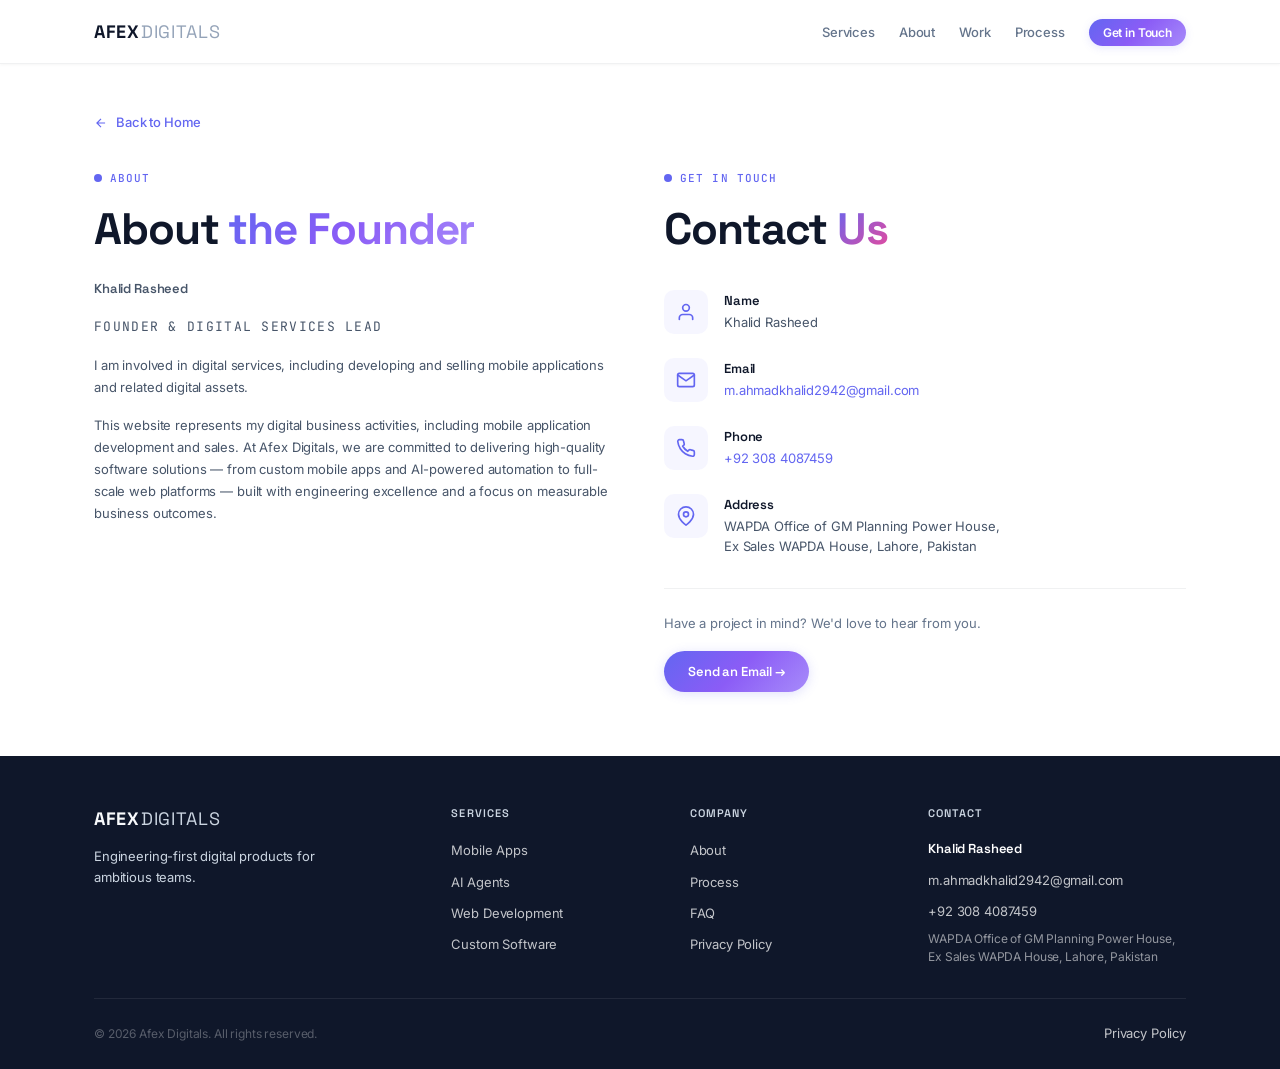
==== contact.html @ 4230ebea "contact details updated" ====
<!DOCTYPE html>
<html lang="en">
<head>
  <meta charset="UTF-8">
  <meta name="viewport" content="width=device-width, initial-scale=1.0">
  <title>About & Contact — Afex Digitals</title>
  <meta name="description" content="Get in touch with Afex Digitals. Contact Khalid Rasheed for mobile app development, AI agents, and digital services.">
  <link rel="canonical" href="https://afexdigitals.com/contact.html">
  <link rel="preconnect" href="https://fonts.googleapis.com">
  <link rel="preconnect" href="https://fonts.gstatic.com" crossorigin>
  <link href="https://fonts.googleapis.com/css2?family=Space+Grotesk:wght@400;500;600;700&family=Inter:wght@400;500;600&family=JetBrains+Mono:wght@400&display=swap" rel="stylesheet">
  <link rel="stylesheet" href="css/reset.css">
  <link rel="stylesheet" href="css/variables.css">
  <link rel="stylesheet" href="css/base.css">
  <link rel="stylesheet" href="css/components.css">
  <link rel="stylesheet" href="css/animations.css">
  <link rel="stylesheet" href="css/responsive.css">
  <style>
    .contact-page {
      padding: calc(var(--nav-height) + var(--space-12)) 0 var(--space-16);
    }
    .contact-page__back {
      display: inline-flex; align-items: center; gap: var(--space-2);
      font-size: var(--text-small); color: var(--accent-primary); font-weight: 500;
      margin-bottom: var(--space-8); transition: gap var(--duration-fast); text-decoration: none;
    }
    .contact-page__back:hover { gap: var(--space-3); }

    .contact-page__grid {
      display: grid;
      grid-template-columns: 1fr 1fr;
      gap: var(--space-12);
      align-items: start;
    }

    /* About Me section */
    .about-me { }
    .about-me__label {
      font-family: var(--font-mono); font-size: var(--text-label);
      text-transform: uppercase; letter-spacing: var(--tracking-wide);
      color: var(--accent-primary); font-weight: 500;
      display: inline-flex; align-items: center; gap: var(--space-2);
    }
    .about-me__label::before {
      content: ''; width: 8px; height: 8px; border-radius: 50%;
      background: var(--accent-primary); display: inline-block;
    }
    .about-me h2 {
      font-size: var(--text-display); font-weight: 700;
      letter-spacing: var(--tracking-tight); margin-top: var(--space-3); margin-bottom: var(--space-5);
      line-height: var(--leading-snug);
    }
    .about-me__name {
      font-family: var(--font-display); font-size: var(--text-h3);
      font-weight: 600; color: var(--text-primary); margin-bottom: var(--space-2);
    }
    .about-me__role {
      font-family: var(--font-mono); font-size: var(--text-label);
      color: var(--accent-primary); text-transform: uppercase;
      letter-spacing: var(--tracking-wide); margin-bottom: var(--space-5);
    }
    .about-me p {
      font-size: var(--text-small); line-height: 1.7; color: var(--text-secondary);
      margin-bottom: var(--space-4);
    }

    /* Contact section */
    .contact-info { }
    .contact-info__label {
      font-family: var(--font-mono); font-size: var(--text-label);
      text-transform: uppercase; letter-spacing: var(--tracking-wide);
      color: var(--accent-primary); font-weight: 500;
      display: inline-flex; align-items: center; gap: var(--space-2);
    }
    .contact-info__label::before {
      content: ''; width: 8px; height: 8px; border-radius: 50%;
      background: var(--accent-primary); display: inline-block;
    }
    .contact-info h2 {
      font-size: var(--text-display); font-weight: 700;
      letter-spacing: var(--tracking-tight); margin-top: var(--space-3); margin-bottom: var(--space-8);
      line-height: var(--leading-snug);
    }

    .contact-info__items {
      display: flex; flex-direction: column; gap: var(--space-6);
    }
    .contact-info__item {
      display: flex; gap: var(--space-4); align-items: flex-start;
    }
    .contact-info__icon {
      width: 44px; height: 44px; flex-shrink: 0;
      display: flex; align-items: center; justify-content: center;
      border-radius: var(--radius-md);
      background: rgba(99,102,241,0.06); color: var(--accent-primary);
    }
    .contact-info__item-label {
      font-family: var(--font-display); font-size: var(--text-small);
      font-weight: 600; color: var(--text-primary); margin-bottom: 2px;
    }
    .contact-info__item-value {
      font-size: var(--text-small); color: var(--text-secondary); line-height: 1.5;
    }
    .contact-info__item-value a {
      color: var(--accent-primary); text-decoration: none;
      transition: color var(--duration-fast);
    }
    .contact-info__item-value a:hover { color: var(--accent-secondary); }

    .contact-info__cta {
      margin-top: var(--space-8);
      padding-top: var(--space-6);
      border-top: 1px solid var(--border-subtle);
    }
    .contact-info__cta p {
      font-size: var(--text-small); color: var(--text-tertiary); margin-bottom: var(--space-4);
    }

    @media (max-width: 767px) {
      .contact-page__grid { grid-template-columns: 1fr; gap: var(--space-8); }
    }
  </style>
</head>
<body>
  <a href="#main-content" class="skip-link">Skip to main content</a>

  <header class="nav nav--scrolled" id="nav">
    <div class="nav__container container">
      <a href="index.html" class="nav__logo" aria-label="Afex Digitals Home">
        <span class="nav__logo-bold">AFEX</span><span class="nav__logo-light">DIGITALS</span>
      </a>
      <nav class="nav__menu" aria-label="Main navigation">
        <ul class="nav__list">
          <li><a href="index.html#services" class="nav__link">Services</a></li>
          <li><a href="index.html#about" class="nav__link">About</a></li>
          <li><a href="index.html#work" class="nav__link">Work</a></li>
          <li><a href="index.html#process" class="nav__link">Process</a></li>
          <li><a href="mailto:m.ahmadkhalid2942@gmail.com" class="nav__link nav__link--cta">Get in Touch</a></li>
        </ul>
      </nav>
      <button class="nav__toggle" id="nav-toggle" aria-label="Toggle menu" aria-expanded="false">
        <span class="nav__toggle-bar"></span>
        <span class="nav__toggle-bar"></span>
        <span class="nav__toggle-bar"></span>
      </button>
    </div>
  </header>

  <div class="mobile-menu" id="mobile-menu" aria-hidden="true">
    <nav class="mobile-menu__nav" aria-label="Mobile navigation">
      <ul class="mobile-menu__list">
        <li class="mobile-menu__item"><a href="index.html#services" class="mobile-menu__link">Services</a></li>
        <li class="mobile-menu__item"><a href="index.html#about" class="mobile-menu__link">About</a></li>
        <li class="mobile-menu__item"><a href="index.html#work" class="mobile-menu__link">Work</a></li>
        <li class="mobile-menu__item"><a href="index.html#process" class="mobile-menu__link">Process</a></li>
        <li class="mobile-menu__item"><a href="mailto:m.ahmadkhalid2942@gmail.com" class="mobile-menu__link">Contact</a></li>
      </ul>
    </nav>
  </div>

  <main id="main-content">
    <section class="contact-page">
      <div class="container">
        <a href="index.html" class="contact-page__back">
          <svg width="14" height="14" viewBox="0 0 24 24" fill="none" stroke="currentColor" stroke-width="2"><path d="M19 12H5M12 19l-7-7 7-7"/></svg>
          Back to Home
        </a>

        <div class="contact-page__grid">
          <!-- About Me -->
          <div class="about-me">
            <span class="about-me__label">About</span>
            <h2>About <span class="text-gradient">the Founder</span></h2>
            <p class="about-me__name">Khalid Rasheed</p>
            <p class="about-me__role">Founder & Digital Services Lead</p>
            <p>I am involved in digital services, including developing and selling mobile applications and related digital assets.</p>
            <p>This website represents my digital business activities, including mobile application development and sales. At Afex Digitals, we are committed to delivering high-quality software solutions — from custom mobile apps and AI-powered automation to full-scale web platforms — built with engineering excellence and a focus on measurable business outcomes.</p>
          </div>

          <!-- Contact Info -->
          <div class="contact-info">
            <span class="contact-info__label">Get in Touch</span>
            <h2>Contact <span class="text-gradient--warm">Us</span></h2>

            <div class="contact-info__items">
              <div class="contact-info__item">
                <div class="contact-info__icon">
                  <svg width="20" height="20" viewBox="0 0 24 24" fill="none" stroke="currentColor" stroke-width="2" stroke-linecap="round"><path d="M20 21v-2a4 4 0 00-4-4H8a4 4 0 00-4 4v2"/><circle cx="12" cy="7" r="4"/></svg>
                </div>
                <div>
                  <p class="contact-info__item-label">Name</p>
                  <p class="contact-info__item-value">Khalid Rasheed</p>
                </div>
              </div>
              <div class="contact-info__item">
                <div class="contact-info__icon">
                  <svg width="20" height="20" viewBox="0 0 24 24" fill="none" stroke="currentColor" stroke-width="2" stroke-linecap="round"><path d="M4 4h16c1.1 0 2 .9 2 2v12c0 1.1-.9 2-2 2H4c-1.1 0-2-.9-2-2V6c0-1.1.9-2 2-2z"/><polyline points="22,6 12,13 2,6"/></svg>
                </div>
                <div>
                  <p class="contact-info__item-label">Email</p>
                  <p class="contact-info__item-value"><a href="mailto:m.ahmadkhalid2942@gmail.com">m.ahmadkhalid2942@gmail.com</a></p>
                </div>
              </div>
              <div class="contact-info__item">
                <div class="contact-info__icon">
                  <svg width="20" height="20" viewBox="0 0 24 24" fill="none" stroke="currentColor" stroke-width="2" stroke-linecap="round"><path d="M22 16.92v3a2 2 0 01-2.18 2 19.79 19.79 0 01-8.63-3.07 19.5 19.5 0 01-6-6A19.79 19.79 0 012.12 4.18 2 2 0 014.11 2h3a2 2 0 012 1.72c.127.96.361 1.903.7 2.81a2 2 0 01-.45 2.11L8.09 9.91a16 16 0 006 6l1.27-1.27a2 2 0 012.11-.45c.907.339 1.85.573 2.81.7A2 2 0 0122 16.92z"/></svg>
                </div>
                <div>
                  <p class="contact-info__item-label">Phone</p>
                  <p class="contact-info__item-value"><a href="tel:+923084087459">+92 308 4087459</a></p>
                </div>
              </div>
              <div class="contact-info__item">
                <div class="contact-info__icon">
                  <svg width="20" height="20" viewBox="0 0 24 24" fill="none" stroke="currentColor" stroke-width="2" stroke-linecap="round"><path d="M21 10c0 7-9 13-9 13s-9-6-9-13a9 9 0 0118 0z"/><circle cx="12" cy="10" r="3"/></svg>
                </div>
                <div>
                  <p class="contact-info__item-label">Address</p>
                  <p class="contact-info__item-value">WAPDA Office of GM Planning Power House,<br>Ex Sales WAPDA House, Lahore, Pakistan</p>
                </div>
              </div>
            </div>

            <div class="contact-info__cta">
              <p>Have a project in mind? We'd love to hear from you.</p>
              <a href="mailto:m.ahmadkhalid2942@gmail.com" class="btn btn-primary">Send an Email &rarr;</a>
            </div>
          </div>
        </div>
      </div>
    </section>
  </main>

  <footer class="footer">
    <div class="container">
      <div class="footer__grid footer__grid--4col">
        <div class="footer__brand">
          <a href="index.html" class="nav__logo" aria-label="Afex Digitals Home">
            <span class="nav__logo-bold">AFEX</span><span class="nav__logo-light">DIGITALS</span>
          </a>
          <p class="footer__tagline">Engineering-first digital products for ambitious teams.</p>
        </div>
        <div class="footer__links">
          <h4 class="footer__heading">Services</h4>
          <ul class="footer__list">
            <li><a href="index.html#services" class="footer__link">Mobile Apps</a></li>
            <li><a href="index.html#services" class="footer__link">AI Agents</a></li>
            <li><a href="index.html#services" class="footer__link">Web Development</a></li>
            <li><a href="index.html#services" class="footer__link">Custom Software</a></li>
          </ul>
        </div>
        <div class="footer__links">
          <h4 class="footer__heading">Company</h4>
          <ul class="footer__list">
            <li><a href="index.html#about" class="footer__link">About</a></li>
            <li><a href="index.html#process" class="footer__link">Process</a></li>
            <li><a href="index.html#faq" class="footer__link">FAQ</a></li>
            <li><a href="privacy.html" class="footer__link">Privacy Policy</a></li>
          </ul>
        </div>
        <div class="footer__links">
          <h4 class="footer__heading">Contact</h4>
          <ul class="footer__list">
            <li class="footer__contact-name">Khalid Rasheed</li>
            <li><a href="mailto:m.ahmadkhalid2942@gmail.com" class="footer__link">m.ahmadkhalid2942@gmail.com</a></li>
            <li><a href="tel:+923084087459" class="footer__link">+92 308 4087459</a></li>
            <li class="footer__address">WAPDA Office of GM Planning Power House, Ex Sales WAPDA House, Lahore, Pakistan</li>
          </ul>
        </div>
      </div>
      <div class="footer__bottom">
        <p>&copy; 2026 Afex Digitals. All rights reserved.</p>
        <a href="privacy.html" class="footer__link">Privacy Policy</a>
      </div>
    </div>
  </footer>

  <script>
  (function() {
    var toggle = document.getElementById('nav-toggle');
    var mobileMenu = document.getElementById('mobile-menu');
    var isOpen = false;
    toggle.addEventListener('click', function() {
      isOpen = !isOpen;
      toggle.classList.toggle('nav__toggle--open', isOpen);
      toggle.setAttribute('aria-expanded', isOpen);
      mobileMenu.classList.toggle('mobile-menu--open', isOpen);
      mobileMenu.setAttribute('aria-hidden', !isOpen);
      document.body.style.overflow = isOpen ? 'hidden' : '';
    });
  })();
  </script>
</body>
</html>
---- css/variables.css ----
:root {
  /* Light modern theme */
  --bg-primary: #FFFFFF;
  --bg-secondary: #F8FAFC;
  --bg-tertiary: #F1F5F9;
  --bg-elevated: #E2E8F0;
  --bg-card: #FFFFFF;
  --bg-glass: rgba(255, 255, 255, 0.8);
  --bg-dark: #0F172A;
  --bg-dark-secondary: #1E293B;

  --accent-primary: #6366F1;
  --accent-secondary: #4F46E5;
  --accent-tertiary: #818CF8;
  --accent-warm: #EC4899;
  --accent-cyan: #06B6D4;
  --accent-emerald: #10B981;
  --accent-gradient: linear-gradient(135deg, #6366F1 0%, #8B5CF6 50%, #A78BFA 100%);
  --accent-gradient-warm: linear-gradient(135deg, #6366F1 0%, #EC4899 100%);
  --accent-gradient-vivid: linear-gradient(135deg, #6366F1 0%, #06B6D4 100%);
  --accent-glow: rgba(99, 102, 241, 0.25);

  --text-primary: #0F172A;
  --text-secondary: #475569;
  --text-tertiary: #64748B;
  --text-muted: #94A3B8;
  --text-on-dark: #F8FAFC;
  --text-on-dark-secondary: #CBD5E1;

  --border-subtle: rgba(15, 23, 42, 0.06);
  --border-default: rgba(15, 23, 42, 0.1);
  --border-hover: rgba(15, 23, 42, 0.15);
  --border-accent: rgba(99, 102, 241, 0.3);

  --font-display: 'Space Grotesk', system-ui, sans-serif;
  --font-body: 'Inter', system-ui, sans-serif;
  --font-mono: 'JetBrains Mono', monospace;

  --text-hero: clamp(2.75rem, 6.5vw, 5rem);
  --text-display: clamp(1.75rem, 3.5vw, 2.75rem);
  --text-h2: clamp(1.375rem, 2.5vw, 2rem);
  --text-h3: clamp(1.0625rem, 1.5vw, 1.25rem);
  --text-body: clamp(0.875rem, 1vw, 1rem);
  --text-small: 0.8125rem;
  --text-label: 0.6875rem;

  --leading-tight: 1.1;
  --leading-snug: 1.3;
  --leading-normal: 1.65;

  --tracking-tight: -0.025em;
  --tracking-normal: -0.01em;
  --tracking-wide: 0.1em;

  --space-1: 0.25rem;
  --space-2: 0.5rem;
  --space-3: 0.75rem;
  --space-4: 1rem;
  --space-5: 1.25rem;
  --space-6: 1.5rem;
  --space-8: 2rem;
  --space-10: 2.5rem;
  --space-12: 3rem;
  --space-16: 4rem;
  --space-20: 5rem;
  --space-24: 6rem;
  --space-section: clamp(3rem, 7vh, 5rem);

  --radius-sm: 6px;
  --radius-md: 10px;
  --radius-lg: 14px;
  --radius-xl: 20px;
  --radius-full: 9999px;

  --shadow-sm: 0 1px 3px rgba(0,0,0,0.04), 0 1px 2px rgba(0,0,0,0.06);
  --shadow-md: 0 4px 16px rgba(0,0,0,0.06), 0 2px 4px rgba(0,0,0,0.04);
  --shadow-lg: 0 8px 32px rgba(0,0,0,0.08), 0 4px 8px rgba(0,0,0,0.04);
  --shadow-xl: 0 20px 60px rgba(0,0,0,0.1);
  --shadow-glow: 0 0 24px var(--accent-glow), 0 0 48px rgba(99,102,241,0.08);
  --shadow-card: 0 1px 3px rgba(0,0,0,0.04), 0 0 0 1px rgba(0,0,0,0.02);

  --ease-out-expo: cubic-bezier(0.16, 1, 0.3, 1);
  --ease-out-quart: cubic-bezier(0.25, 1, 0.5, 1);
  --ease-spring: cubic-bezier(0.34, 1.56, 0.64, 1);
  --duration-fast: 150ms;
  --duration-normal: 300ms;
  --duration-slow: 600ms;
  --duration-slower: 1000ms;

  --container-max: 1140px;
  --container-wide: 1320px;
  --container-narrow: 680px;
  --nav-height: 64px;
}
---- css/base.css ----
body {
  font-family: var(--font-body);
  font-size: var(--text-body);
  line-height: var(--leading-normal);
  color: var(--text-secondary);
  background-color: var(--bg-primary);
  letter-spacing: var(--tracking-normal);
  overflow-x: hidden;
}

.container {
  width: 100%;
  max-width: var(--container-max);
  margin: 0 auto;
  padding: 0 var(--space-6);
}
.container--narrow { max-width: var(--container-narrow); }
.container--wide { max-width: var(--container-wide); }

.section {
  padding: var(--space-section) 0;
  position: relative;
}

.section__header {
  margin-bottom: var(--space-10);
}

.section__title {
  font-family: var(--font-display);
  font-size: var(--text-display);
  font-weight: 700;
  color: var(--text-primary);
  line-height: var(--leading-snug);
  letter-spacing: var(--tracking-tight);
  margin-top: var(--space-3);
}

.section__subtitle {
  color: var(--text-secondary);
  margin-top: var(--space-3);
  max-width: 520px;
  line-height: var(--leading-normal);
}

h1, h2, h3, h4 {
  font-family: var(--font-display);
  color: var(--text-primary);
}

.text-gradient {
  background: var(--accent-gradient);
  -webkit-background-clip: text;
  background-clip: text;
  -webkit-text-fill-color: transparent;
}

.text-gradient--warm {
  background: var(--accent-gradient-warm);
  -webkit-background-clip: text;
  background-clip: text;
  -webkit-text-fill-color: transparent;
}

.mono-label {
  font-family: var(--font-mono);
  font-size: var(--text-label);
  text-transform: uppercase;
  letter-spacing: var(--tracking-wide);
  color: var(--accent-primary);
  display: inline-flex;
  align-items: center;
  gap: var(--space-2);
  font-weight: 500;
}

.mono-label::before {
  content: '';
  width: 8px;
  height: 8px;
  border-radius: 50%;
  background: var(--accent-primary);
  display: inline-block;
  animation: pulse-dot 2s ease-in-out infinite;
}

@keyframes pulse-dot {
  0%, 100% { opacity: 0.4; transform: scale(1); }
  50% { opacity: 1; transform: scale(1.2); }
}

.skip-link {
  position: absolute;
  top: -100%;
  left: var(--space-4);
  background: var(--accent-primary);
  color: #fff;
  padding: var(--space-2) var(--space-4);
  border-radius: var(--radius-sm);
  z-index: 10000;
  font-size: var(--text-small);
}
.skip-link:focus { top: var(--space-4); }

::selection {
  background: rgba(99, 102, 241, 0.15);
  color: var(--text-primary);
}

::-webkit-scrollbar { width: 6px; }
::-webkit-scrollbar-track { background: var(--bg-secondary); }
::-webkit-scrollbar-thumb { background: var(--bg-elevated); border-radius: var(--radius-full); }
::-webkit-scrollbar-thumb:hover { background: var(--text-muted); }
---- css/components.css ----
/* BUTTONS */
.btn {
  display: inline-flex;
  align-items: center;
  gap: var(--space-2);
  padding: 0.625rem 1.5rem;
  border-radius: var(--radius-full);
  font-family: var(--font-display);
  font-size: var(--text-small);
  font-weight: 600;
  cursor: pointer;
  white-space: nowrap;
  transition: all var(--duration-normal) var(--ease-out-expo);
  border: none;
}
.btn-primary {
  background: var(--accent-gradient);
  color: #fff;
  box-shadow: 0 2px 12px rgba(99, 102, 241, 0.2);
}
.btn-primary:hover {
  transform: translateY(-1px);
  box-shadow: var(--shadow-glow);
}
.btn-primary--large {
  padding: 0.875rem 2rem;
  font-size: var(--text-body);
}
.btn-secondary {
  background: var(--bg-primary);
  color: var(--text-primary);
  border: 1px solid var(--border-default);
  box-shadow: var(--shadow-sm);
}
.btn-secondary:hover {
  background: var(--bg-secondary);
  border-color: var(--border-hover);
  transform: translateY(-1px);
  box-shadow: var(--shadow-md);
}

/* CARDS */
.card {
  background: var(--bg-card);
  border: 1px solid var(--border-subtle);
  border-radius: var(--radius-lg);
  padding: var(--space-6);
  position: relative;
  box-shadow: var(--shadow-card);
  transition: border-color var(--duration-normal) var(--ease-out-expo),
              transform var(--duration-normal) var(--ease-out-expo),
              box-shadow var(--duration-normal) var(--ease-out-expo);
}
.card:hover {
  border-color: var(--border-hover);
  transform: translateY(-3px);
  box-shadow: var(--shadow-lg);
}
.card__icon {
  width: 48px;
  height: 48px;
  display: flex;
  align-items: center;
  justify-content: center;
  border-radius: var(--radius-md);
  background: rgba(99, 102, 241, 0.08);
  color: var(--accent-primary);
  margin-bottom: var(--space-4);
}
.card__title {
  font-family: var(--font-display);
  font-size: var(--text-h3);
  font-weight: 600;
  color: var(--text-primary);
  margin-bottom: var(--space-2);
}
.card__description {
  color: var(--text-secondary);
  font-size: var(--text-small);
  line-height: var(--leading-normal);
  margin-bottom: var(--space-4);
}
.card__tags {
  display: flex;
  flex-wrap: wrap;
  gap: var(--space-2);
}
.card__footer {
  margin-top: var(--space-4);
  padding-top: var(--space-4);
  border-top: 1px solid var(--border-subtle);
}

/* TAGS */
.tag {
  display: inline-block;
  padding: 2px var(--space-2);
  background: rgba(99, 102, 241, 0.06);
  border: 1px solid rgba(99, 102, 241, 0.12);
  border-radius: var(--radius-full);
  font-family: var(--font-mono);
  font-size: 0.625rem;
  color: var(--accent-primary);
  letter-spacing: var(--tracking-wide);
  text-transform: uppercase;
}

/* BADGE */
.badge {
  display: inline-flex;
  align-items: center;
  gap: var(--space-2);
  padding: var(--space-1) var(--space-3);
  background: rgba(99, 102, 241, 0.06);
  border: 1px solid rgba(99, 102, 241, 0.12);
  border-radius: var(--radius-full);
  font-family: var(--font-mono);
  font-size: var(--text-label);
  color: var(--accent-primary);
}

/* NAVIGATION */
.nav {
  position: fixed;
  top: 0;
  left: 0;
  right: 0;
  z-index: 1000;
  height: var(--nav-height);
  display: flex;
  align-items: center;
  transition: all var(--duration-normal) var(--ease-out-expo);
}
.nav--scrolled {
  background: var(--bg-glass);
  backdrop-filter: blur(16px) saturate(180%);
  -webkit-backdrop-filter: blur(16px) saturate(180%);
  border-bottom: 1px solid var(--border-subtle);
  box-shadow: 0 1px 3px rgba(0,0,0,0.04);
}
.nav__container {
  display: flex;
  align-items: center;
  justify-content: space-between;
}
.nav__logo {
  font-family: var(--font-display);
  font-size: 1.125rem;
  letter-spacing: 0.04em;
  transition: opacity var(--duration-fast);
}
.nav__logo:hover { opacity: 0.7; }
.nav__logo-bold { font-weight: 700; color: var(--text-primary); transition: color var(--duration-normal); }
.nav__logo-light { font-weight: 400; color: var(--text-muted); margin-left: 1px; transition: color var(--duration-normal); }

/* On dark hero background, make logo white */
.nav:not(.nav--scrolled) .nav__logo-bold { color: #fff; }
.nav:not(.nav--scrolled) .nav__logo-light { color: rgba(255,255,255,0.6); }
.nav:not(.nav--scrolled) .nav__link { color: rgba(255,255,255,0.7); }
.nav:not(.nav--scrolled) .nav__link:hover,
.nav:not(.nav--scrolled) .nav__link--active { color: #fff; }
.nav:not(.nav--scrolled) .nav__toggle-bar { background: #fff; }
.nav__list {
  display: flex;
  align-items: center;
  gap: var(--space-6);
}
.nav__link {
  font-family: var(--font-body);
  font-size: var(--text-small);
  color: var(--text-tertiary);
  position: relative;
  transition: color var(--duration-fast);
  font-weight: 500;
}
.nav__link::after {
  content: '';
  position: absolute;
  bottom: -3px;
  left: 0;
  width: 100%;
  height: 1.5px;
  background: var(--accent-primary);
  transform: scaleX(0);
  transform-origin: left;
  transition: transform var(--duration-normal) var(--ease-out-expo);
}
.nav__link:hover, .nav__link--active { color: var(--text-primary); }
.nav__link:hover::after, .nav__link--active::after { transform: scaleX(1); }
.nav__link--cta {
  background: var(--accent-gradient);
  padding: 6px 14px;
  border-radius: var(--radius-full);
  color: #fff !important;
  font-weight: 600;
  font-size: 0.75rem;
  box-shadow: 0 2px 8px rgba(99, 102, 241, 0.15);
  transition: box-shadow var(--duration-normal), transform var(--duration-fast);
}
.nav__link--cta::after { display: none; }
.nav__link--cta:hover { box-shadow: var(--shadow-glow); transform: translateY(-1px); }

/* Hamburger */
.nav__toggle {
  display: none;
  flex-direction: column;
  gap: 5px;
  padding: var(--space-2);
  z-index: 1001;
  background: none;
  border: none;
  cursor: pointer;
}
.nav__toggle-bar {
  display: block;
  width: 22px;
  height: 2px;
  background: var(--text-primary);
  border-radius: 2px;
  transition: transform var(--duration-normal) var(--ease-out-expo), opacity var(--duration-fast);
}
.nav__toggle--open .nav__toggle-bar:nth-child(1) { transform: rotate(45deg) translate(5px, 5px); }
.nav__toggle--open .nav__toggle-bar:nth-child(2) { opacity: 0; }
.nav__toggle--open .nav__toggle-bar:nth-child(3) { transform: rotate(-45deg) translate(5px, -5px); }

/* Mobile Menu */
.mobile-menu {
  position: fixed;
  inset: 0;
  z-index: 999;
  background: var(--bg-primary);
  display: flex;
  align-items: center;
  justify-content: center;
  opacity: 0;
  visibility: hidden;
  transition: opacity var(--duration-slow) var(--ease-out-expo), visibility var(--duration-slow);
}
.mobile-menu--open { opacity: 1; visibility: visible; }
.mobile-menu__list { text-align: center; }
.mobile-menu__item {
  opacity: 0;
  transform: translateY(16px);
  transition: opacity var(--duration-slow) var(--ease-out-expo), transform var(--duration-slow) var(--ease-out-expo);
}
.mobile-menu--open .mobile-menu__item { opacity: 1; transform: translateY(0); }
.mobile-menu--open .mobile-menu__item:nth-child(1) { transition-delay: 80ms; }
.mobile-menu--open .mobile-menu__item:nth-child(2) { transition-delay: 140ms; }
.mobile-menu--open .mobile-menu__item:nth-child(3) { transition-delay: 200ms; }
.mobile-menu--open .mobile-menu__item:nth-child(4) { transition-delay: 260ms; }
.mobile-menu--open .mobile-menu__item:nth-child(5) { transition-delay: 320ms; }
.mobile-menu__link {
  font-family: var(--font-display);
  font-size: clamp(1.75rem, 5vw, 3rem);
  font-weight: 700;
  color: var(--text-primary);
  display: block;
  padding: var(--space-3) 0;
  transition: color var(--duration-fast);
}
.mobile-menu__link:hover { color: var(--accent-primary); }

/* FOOTER - dark section */
.footer {
  background: var(--bg-dark);
  color: var(--text-on-dark-secondary);
  padding: var(--space-12) 0 var(--space-6);
}
.footer__grid {
  display: grid;
  grid-template-columns: 1.8fr 1fr 1fr;
  gap: var(--space-10);
  margin-bottom: var(--space-8);
}
.footer__grid--4col { grid-template-columns: 1.6fr 1fr 1fr 1.3fr; }
.footer .nav__logo-bold { color: var(--text-on-dark); }
.footer .nav__logo-light { color: var(--text-on-dark-secondary); }
.footer__tagline {
  color: var(--text-on-dark-secondary);
  margin-top: var(--space-3);
  max-width: 260px;
  font-size: var(--text-small);
}
.footer__social {
  display: flex;
  gap: var(--space-3);
  margin-top: var(--space-4);
}
.footer__social-link {
  width: 36px;
  height: 36px;
  display: flex;
  align-items: center;
  justify-content: center;
  border-radius: var(--radius-full);
  border: 1px solid rgba(255,255,255,0.1);
  color: var(--text-on-dark-secondary);
  transition: all var(--duration-fast);
}
.footer__social-link svg { width: 16px; height: 16px; }
.footer__social-link:hover { color: #fff; border-color: rgba(255,255,255,0.2); background: rgba(255,255,255,0.05); }
.footer__heading {
  font-family: var(--font-display);
  font-size: 0.6875rem;
  font-weight: 600;
  color: var(--text-on-dark-secondary);
  text-transform: uppercase;
  letter-spacing: var(--tracking-wide);
  margin-bottom: var(--space-4);
}
.footer__list { display: flex; flex-direction: column; gap: var(--space-2); }
.footer__link { color: rgba(255,255,255,0.75); font-size: var(--text-small); transition: color var(--duration-fast); }
.footer__link:hover { color: #fff; }
.footer__contact-name { color: #fff; font-family: var(--font-display); font-weight: 600; font-size: var(--text-small); }
.footer__address { color: rgba(255,255,255,0.55); font-size: 0.75rem; line-height: 1.5; }
.footer__bottom {
  border-top: 1px solid rgba(255,255,255,0.08);
  padding-top: var(--space-6);
  color: rgba(255,255,255,0.3);
  font-size: 0.75rem;
  display: flex;
  justify-content: space-between;
  align-items: center;
}
---- css/animations.css ----
/* SCROLL REVEAL - visible by default, enhanced when JS loads */
[data-animate] {
  opacity: 1; transform: translateY(0);
  transition: opacity var(--duration-slow) var(--ease-out-expo), transform var(--duration-slow) var(--ease-out-expo);
}
[data-animate-stagger] > * {
  opacity: 1; transform: translateY(0);
  transition: opacity 0.5s var(--ease-out-expo), transform 0.5s var(--ease-out-expo);
}

/* When JS loads, it adds .js-ready to body, then hides elements for reveal */
.js-ready [data-animate] {
  opacity: 0; transform: translateY(20px);
}
.js-ready [data-animate-stagger] > * {
  opacity: 0; transform: translateY(16px);
}
.js-ready [data-animate].is-visible { opacity: 1; transform: translateY(0); }
.js-ready [data-animate-stagger].is-visible > *:nth-child(1) { transition-delay: 0ms; opacity: 1; transform: translateY(0); }
.js-ready [data-animate-stagger].is-visible > *:nth-child(2) { transition-delay: 60ms; opacity: 1; transform: translateY(0); }
.js-ready [data-animate-stagger].is-visible > *:nth-child(3) { transition-delay: 80ms; opacity: 1; transform: translateY(0); }
.js-ready [data-animate-stagger].is-visible > *:nth-child(4) { transition-delay: 120ms; opacity: 1; transform: translateY(0); }
.js-ready [data-animate-stagger].is-visible > *:nth-child(5) { transition-delay: 160ms; opacity: 1; transform: translateY(0); }
.js-ready [data-animate-stagger].is-visible > *:nth-child(6) { transition-delay: 200ms; opacity: 1; transform: translateY(0); }
.js-ready [data-animate-stagger].is-visible > *:nth-child(7) { transition-delay: 240ms; opacity: 1; transform: translateY(0); }
.js-ready [data-animate-stagger].is-visible > *:nth-child(8) { transition-delay: 280ms; opacity: 1; transform: translateY(0); }

/* HERO LOAD SEQUENCE */
.hero__badge { opacity: 0; transform: translateY(12px); animation: fadeUp 0.5s var(--ease-out-expo) 0.2s forwards; }
.hero__title-line { opacity: 0; transform: translateY(24px); }
.hero__title-line:nth-child(1) { animation: fadeUp 0.6s var(--ease-out-expo) 0.35s forwards; }
.hero__title-line:nth-child(2) { animation: fadeUp 0.6s var(--ease-out-expo) 0.5s forwards; }
.hero__title-line:nth-child(3) { animation: fadeUp 0.6s var(--ease-out-expo) 0.65s forwards; }
.hero__subtitle { opacity: 0; transform: translateY(14px); animation: fadeUp 0.6s var(--ease-out-expo) 0.8s forwards; }
.hero__actions { opacity: 0; transform: translateY(14px); animation: fadeUp 0.6s var(--ease-out-expo) 0.95s forwards; }
.hero__scroll { opacity: 0; animation: fadeIn 0.8s var(--ease-out-expo) 1.5s forwards; }

/* ORB FLOATING */
.hero__orb--1 { animation: floatOrb1 18s ease-in-out infinite alternate; }
.hero__orb--2 { animation: floatOrb2 22s ease-in-out infinite alternate; }
.hero__orb--3 { animation: floatOrb3 16s ease-in-out infinite alternate; }
.cta__orb--1 { animation: floatOrb1 20s ease-in-out infinite alternate; }
.cta__orb--2 { animation: floatOrb2 18s ease-in-out infinite alternate; }

@keyframes floatOrb1 {
  0% { transform: translate(0,0) scale(1); }
  33% { transform: translate(25px,-40px) scale(1.08); }
  66% { transform: translate(-15px,15px) scale(0.92); }
  100% { transform: translate(10px,-25px) scale(1.04); }
}
@keyframes floatOrb2 {
  0% { transform: translate(0,0) scale(1); }
  33% { transform: translate(-30px,25px) scale(1.1); }
  66% { transform: translate(20px,-30px) scale(0.88); }
  100% { transform: translate(-12px,18px) scale(1.06); }
}
@keyframes floatOrb3 {
  0% { transform: translate(0,0) scale(1); }
  50% { transform: translate(15px,-20px) scale(1.08); }
  100% { transform: translate(-8px,12px) scale(0.96); }
}

@keyframes fadeUp {
  from { opacity: 0; transform: translateY(24px); }
  to { opacity: 1; transform: translateY(0); }
}
@keyframes fadeIn { from { opacity: 0; } to { opacity: 1; } }

/* NAV ANIMATION */
.nav { opacity: 0; animation: fadeDown 0.4s var(--ease-out-expo) 0.05s forwards; }
@keyframes fadeDown {
  from { opacity: 0; transform: translateY(-12px); }
  to { opacity: 1; transform: translateY(0); }
}

/* REDUCED MOTION */
@media (prefers-reduced-motion: reduce) {
  *, *::before, *::after {
    animation-duration: 0.01ms !important;
    animation-iteration-count: 1 !important;
    transition-duration: 0.01ms !important;
    scroll-behavior: auto !important;
  }
  [data-animate], [data-animate-stagger] > *,
  .js-ready [data-animate], .js-ready [data-animate-stagger] > *,
  .hero__badge, .hero__title-line, .hero__subtitle, .hero__actions, .hero__scroll, .nav {
    opacity: 1; transform: none;
  }
}
---- css/responsive.css ----
@media (max-width: 767px) {
  .nav__menu { display: none; }
  .nav__toggle { display: flex; }
  .hero { min-height: 85vh; }
  .hero__orb--1 { width: 250px; height: 250px; }
  .hero__orb--2 { width: 180px; height: 180px; }
  .hero__orb--3 { display: none; }
  .services__grid { grid-template-columns: 1fr; }
  .about__grid { grid-template-columns: 1fr; gap: var(--space-8); }
  .about__visual { order: -1; }
  .features__grid { grid-template-columns: 1fr; }
  .work__grid { grid-template-columns: 1fr; }
  .process__timeline { grid-template-columns: 1fr; gap: var(--space-3); }
  .stats__grid { grid-template-columns: repeat(2, 1fr); gap: var(--space-3); }
  .stats__item { padding: var(--space-4) 0; }
  .team__grid { grid-template-columns: repeat(2, 1fr); gap: var(--space-3); }
  .team__card { padding: var(--space-4); }
  .team__avatar { width: 52px; height: 52px; font-size: 0.75rem; }
  .testimonials__track { min-height: 280px; }
  .faq__grid { grid-template-columns: 1fr; }
  .footer__grid, .footer__grid--4col { grid-template-columns: 1fr; gap: var(--space-6); }
  .footer__bottom { flex-direction: column; gap: var(--space-2); }
  .cta { padding: var(--space-10) 0; }
  .cta .btn-primary--large { padding: 0.75rem 1.5rem; font-size: var(--text-small); }
}

@media (min-width: 768px) and (max-width: 1023px) {
  .nav__menu { display: none; }
  .nav__toggle { display: flex; }
  .services__grid { grid-template-columns: repeat(2, 1fr); }
  .about__grid { grid-template-columns: 1fr; gap: var(--space-8); }
  .features__grid { grid-template-columns: repeat(2, 1fr); }
  .process__timeline { grid-template-columns: repeat(2, 1fr); }
  .team__grid { grid-template-columns: repeat(2, 1fr); }
  .faq__grid { grid-template-columns: 1fr; }
  .footer__grid { grid-template-columns: 1fr 1fr 1fr; gap: var(--space-6); }
  .footer__grid--4col { grid-template-columns: repeat(2, 1fr); gap: var(--space-6); }
}

@media (min-width: 1440px) {
  .container { padding: 0 var(--space-10); }
}

@media (hover: none) and (pointer: coarse) {
  .card { border-color: var(--border-default); }
  .hero__orb { animation-play-state: paused; }
}
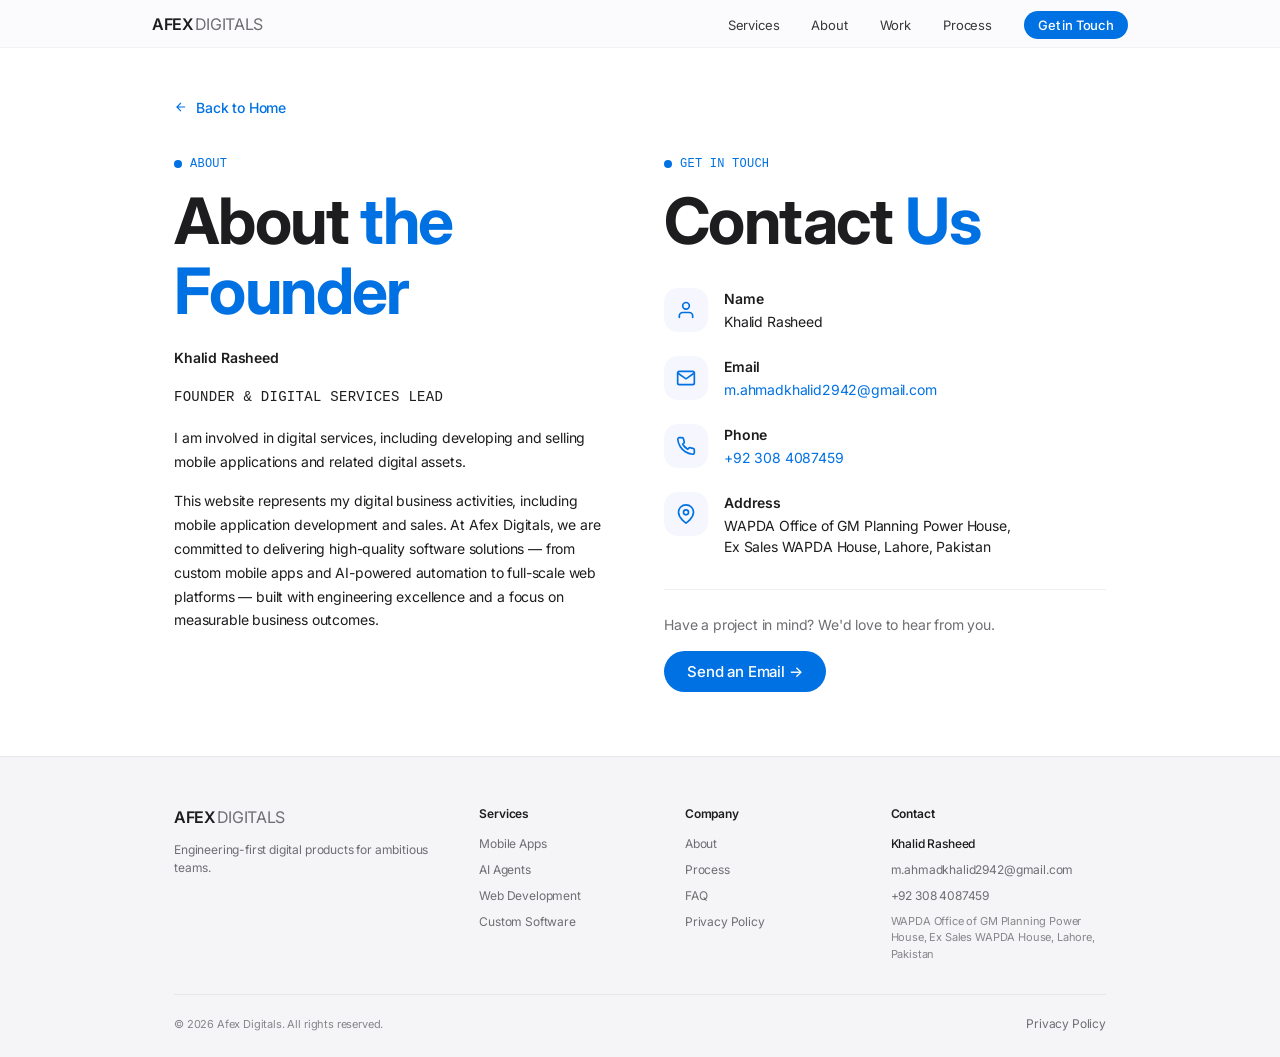
==== commit 6c472e33: "new site" ====
--- a/contact.html
+++ b/contact.html
@@ -8,7 +8,7 @@
   <link rel="canonical" href="https://afexdigitals.com/contact.html">
   <link rel="preconnect" href="https://fonts.googleapis.com">
   <link rel="preconnect" href="https://fonts.gstatic.com" crossorigin>
-  <link href="https://fonts.googleapis.com/css2?family=Space+Grotesk:wght@400;500;600;700&family=Inter:wght@400;500;600&family=JetBrains+Mono:wght@400&display=swap" rel="stylesheet">
+  <link href="https://fonts.googleapis.com/css2?family=Inter:wght@400;500;600;700&display=swap" rel="stylesheet">
   <link rel="stylesheet" href="css/reset.css">
   <link rel="stylesheet" href="css/variables.css">
   <link rel="stylesheet" href="css/base.css">
--- a/css/variables.css
+++ b/css/variables.css
@@ -1,56 +1,58 @@
 :root {
-  /* Light modern theme */
+  /* Apple-inspired palette: mostly white, light gray panels, near-black ink */
   --bg-primary: #FFFFFF;
-  --bg-secondary: #F8FAFC;
-  --bg-tertiary: #F1F5F9;
-  --bg-elevated: #E2E8F0;
+  --bg-secondary: #F5F5F7;
+  --bg-tertiary: #FBFBFD;
+  --bg-elevated: #F5F5F7;
   --bg-card: #FFFFFF;
-  --bg-glass: rgba(255, 255, 255, 0.8);
-  --bg-dark: #0F172A;
-  --bg-dark-secondary: #1E293B;
+  --bg-glass: rgba(251, 251, 253, 0.72);
+  --bg-dark: #000000;
+  --bg-dark-secondary: #1D1D1F;
 
-  --accent-primary: #6366F1;
-  --accent-secondary: #4F46E5;
-  --accent-tertiary: #818CF8;
-  --accent-warm: #EC4899;
-  --accent-cyan: #06B6D4;
-  --accent-emerald: #10B981;
-  --accent-gradient: linear-gradient(135deg, #6366F1 0%, #8B5CF6 50%, #A78BFA 100%);
-  --accent-gradient-warm: linear-gradient(135deg, #6366F1 0%, #EC4899 100%);
-  --accent-gradient-vivid: linear-gradient(135deg, #6366F1 0%, #06B6D4 100%);
-  --accent-glow: rgba(99, 102, 241, 0.25);
+  --accent-primary: #0071E3;
+  --accent-secondary: #0077ED;
+  --accent-tertiary: #2997FF;
+  --accent-warm: #FF375F;
+  --accent-cyan: #0071E3;
+  --accent-emerald: #34C759;
+  --accent-gradient: linear-gradient(180deg, #2997FF 0%, #0071E3 100%);
+  --accent-gradient-warm: linear-gradient(180deg, #FF7A45 0%, #FF375F 100%);
+  --accent-gradient-vivid: linear-gradient(180deg, #2997FF 0%, #0071E3 100%);
+  --accent-glow: rgba(0, 113, 227, 0.18);
 
-  --text-primary: #0F172A;
-  --text-secondary: #475569;
-  --text-tertiary: #64748B;
-  --text-muted: #94A3B8;
-  --text-on-dark: #F8FAFC;
-  --text-on-dark-secondary: #CBD5E1;
+  --text-primary: #1D1D1F;
+  --text-secondary: #1D1D1F;
+  --text-tertiary: #6E6E73;
+  --text-muted: #86868B;
+  --text-on-dark: #F5F5F7;
+  --text-on-dark-secondary: #A1A1A6;
 
-  --border-subtle: rgba(15, 23, 42, 0.06);
-  --border-default: rgba(15, 23, 42, 0.1);
-  --border-hover: rgba(15, 23, 42, 0.15);
-  --border-accent: rgba(99, 102, 241, 0.3);
+  --border-subtle: rgba(0, 0, 0, 0.06);
+  --border-default: rgba(0, 0, 0, 0.1);
+  --border-hover: rgba(0, 0, 0, 0.18);
+  --border-accent: rgba(0, 113, 227, 0.4);
 
-  --font-display: 'Space Grotesk', system-ui, sans-serif;
-  --font-body: 'Inter', system-ui, sans-serif;
-  --font-mono: 'JetBrains Mono', monospace;
+  --font-display: -apple-system, BlinkMacSystemFont, 'SF Pro Display', 'Inter', system-ui, sans-serif;
+  --font-body: -apple-system, BlinkMacSystemFont, 'SF Pro Text', 'Inter', system-ui, sans-serif;
+  --font-mono: 'SF Mono', ui-monospace, 'JetBrains Mono', monospace;
 
-  --text-hero: clamp(2.75rem, 6.5vw, 5rem);
-  --text-display: clamp(1.75rem, 3.5vw, 2.75rem);
-  --text-h2: clamp(1.375rem, 2.5vw, 2rem);
-  --text-h3: clamp(1.0625rem, 1.5vw, 1.25rem);
-  --text-body: clamp(0.875rem, 1vw, 1rem);
-  --text-small: 0.8125rem;
-  --text-label: 0.6875rem;
+  /* Apple-style oversized type */
+  --text-hero: clamp(3rem, 8.5vw, 7rem);
+  --text-display: clamp(2.25rem, 5vw, 4rem);
+  --text-h2: clamp(1.625rem, 2.6vw, 2.25rem);
+  --text-h3: clamp(1.125rem, 1.5vw, 1.375rem);
+  --text-body: clamp(1rem, 1.05vw, 1.0625rem);
+  --text-small: 0.875rem;
+  --text-label: 0.75rem;
 
-  --leading-tight: 1.1;
-  --leading-snug: 1.3;
-  --leading-normal: 1.65;
+  --leading-tight: 1.05;
+  --leading-snug: 1.1;
+  --leading-normal: 1.5;
 
   --tracking-tight: -0.025em;
+  --tracking-tighter: -0.04em;
   --tracking-normal: -0.01em;
-  --tracking-wide: 0.1em;
+  --tracking-wide: 0.02em;
 
   --space-1: 0.25rem;
   --space-2: 0.5rem;
@@ -64,31 +66,31 @@
   --space-16: 4rem;
   --space-20: 5rem;
   --space-24: 6rem;
-  --space-section: clamp(3rem, 7vh, 5rem);
+  --space-section: clamp(5rem, 10vh, 8rem);
 
-  --radius-sm: 6px;
-  --radius-md: 10px;
-  --radius-lg: 14px;
-  --radius-xl: 20px;
+  --radius-sm: 8px;
+  --radius-md: 14px;
+  --radius-lg: 22px;
+  --radius-xl: 28px;
   --radius-full: 9999px;
 
-  --shadow-sm: 0 1px 3px rgba(0,0,0,0.04), 0 1px 2px rgba(0,0,0,0.06);
-  --shadow-md: 0 4px 16px rgba(0,0,0,0.06), 0 2px 4px rgba(0,0,0,0.04);
-  --shadow-lg: 0 8px 32px rgba(0,0,0,0.08), 0 4px 8px rgba(0,0,0,0.04);
-  --shadow-xl: 0 20px 60px rgba(0,0,0,0.1);
-  --shadow-glow: 0 0 24px var(--accent-glow), 0 0 48px rgba(99,102,241,0.08);
-  --shadow-card: 0 1px 3px rgba(0,0,0,0.04), 0 0 0 1px rgba(0,0,0,0.02);
+  --shadow-sm: 0 1px 2px rgba(0,0,0,0.04);
+  --shadow-md: 0 4px 14px rgba(0,0,0,0.05);
+  --shadow-lg: 0 12px 40px rgba(0,0,0,0.08);
+  --shadow-xl: 0 24px 60px rgba(0,0,0,0.12);
+  --shadow-glow: 0 0 0 4px rgba(0, 113, 227, 0.12);
+  --shadow-card: 0 1px 2px rgba(0,0,0,0.04);
 
   --ease-out-expo: cubic-bezier(0.16, 1, 0.3, 1);
   --ease-out-quart: cubic-bezier(0.25, 1, 0.5, 1);
   --ease-spring: cubic-bezier(0.34, 1.56, 0.64, 1);
-  --duration-fast: 150ms;
-  --duration-normal: 300ms;
-  --duration-slow: 600ms;
-  --duration-slower: 1000ms;
+  --duration-fast: 200ms;
+  --duration-normal: 400ms;
+  --duration-slow: 700ms;
+  --duration-slower: 1200ms;
 
-  --container-max: 1140px;
-  --container-wide: 1320px;
+  --container-max: 980px;
+  --container-wide: 1200px;
   --container-narrow: 680px;
-  --nav-height: 64px;
+  --nav-height: 48px;
 }
--- a/css/base.css
+++ b/css/base.css
@@ -2,10 +2,12 @@
   font-family: var(--font-body);
   font-size: var(--text-body);
   line-height: var(--leading-normal);
-  color: var(--text-secondary);
+  color: var(--text-primary);
   background-color: var(--bg-primary);
   letter-spacing: var(--tracking-normal);
   overflow-x: hidden;
+  -webkit-font-smoothing: antialiased;
+  -moz-osx-font-smoothing: grayscale;
 }
 
 .container {
@@ -23,77 +25,64 @@
 }
 
 .section__header {
-  margin-bottom: var(--space-10);
+  margin-bottom: var(--space-16);
+  text-align: center;
+  max-width: 820px;
+  margin-left: auto;
+  margin-right: auto;
 }
 
 .section__title {
   font-family: var(--font-display);
   font-size: var(--text-display);
-  font-weight: 700;
+  font-weight: 600;
   color: var(--text-primary);
-  line-height: var(--leading-snug);
-  letter-spacing: var(--tracking-tight);
+  line-height: var(--leading-tight);
+  letter-spacing: var(--tracking-tighter);
   margin-top: var(--space-3);
 }
 
 .section__subtitle {
-  color: var(--text-secondary);
-  margin-top: var(--space-3);
-  max-width: 520px;
+  color: var(--text-tertiary);
+  margin-top: var(--space-5);
+  max-width: 620px;
+  margin-left: auto;
+  margin-right: auto;
   line-height: var(--leading-normal);
+  font-size: 1.0625rem;
 }
 
 h1, h2, h3, h4 {
   font-family: var(--font-display);
   color: var(--text-primary);
+  font-weight: 600;
+  letter-spacing: var(--tracking-tighter);
 }
 
-.text-gradient {
-  background: var(--accent-gradient);
-  -webkit-background-clip: text;
-  background-clip: text;
-  -webkit-text-fill-color: transparent;
-}
-
+.text-gradient,
 .text-gradient--warm {
-  background: var(--accent-gradient-warm);
-  -webkit-background-clip: text;
-  background-clip: text;
-  -webkit-text-fill-color: transparent;
+  color: var(--accent-primary);
+  background: none;
+  -webkit-text-fill-color: currentColor;
 }
 
 .mono-label {
-  font-family: var(--font-mono);
+  font-family: var(--font-display);
   font-size: var(--text-label);
   text-transform: uppercase;
-  letter-spacing: var(--tracking-wide);
+  letter-spacing: 0.16em;
   color: var(--accent-primary);
-  display: inline-flex;
-  align-items: center;
-  gap: var(--space-2);
-  font-weight: 500;
+  display: inline-block;
+  font-weight: 600;
 }
 
-.mono-label::before {
-  content: '';
-  width: 8px;
-  height: 8px;
-  border-radius: 50%;
-  background: var(--accent-primary);
-  display: inline-block;
-  animation: pulse-dot 2s ease-in-out infinite;
-}
-
-@keyframes pulse-dot {
-  0%, 100% { opacity: 0.4; transform: scale(1); }
-  50% { opacity: 1; transform: scale(1.2); }
-}
+.mono-label::before { content: none; }
 
 .skip-link {
   position: absolute;
   top: -100%;
   left: var(--space-4);
-  background: var(--accent-primary);
+  background: var(--text-primary);
   color: #fff;
   padding: var(--space-2) var(--space-4);
   border-radius: var(--radius-sm);
@@ -103,11 +92,8 @@
 .skip-link:focus { top: var(--space-4); }
 
 ::selection {
-  background: rgba(99, 102, 241, 0.15);
+  background: rgba(0, 113, 227, 0.16);
   color: var(--text-primary);
 }
 
-::-webkit-scrollbar { width: 6px; }
-::-webkit-scrollbar-track { background: var(--bg-secondary); }
-::-webkit-scrollbar-thumb { background: var(--bg-elevated); border-radius: var(--radius-full); }
-::-webkit-scrollbar-thumb:hover { background: var(--text-muted); }
+::-webkit-scrollbar { width: 0; height: 0; }
--- a/css/components.css
+++ b/css/components.css
@@ -1,84 +1,85 @@
-/* BUTTONS */
+/* BUTTONS — Apple-style pills */
 .btn {
   display: inline-flex;
   align-items: center;
   gap: var(--space-2);
-  padding: 0.625rem 1.5rem;
-  border-radius: var(--radius-full);
-  font-family: var(--font-display);
-  font-size: var(--text-small);
-  font-weight: 600;
+  padding: 0.75rem 1.375rem;
+  border-radius: var(--radius-full);
+  font-family: var(--font-display);
+  font-size: 0.9375rem;
+  font-weight: 500;
   cursor: pointer;
   white-space: nowrap;
-  transition: all var(--duration-normal) var(--ease-out-expo);
-  border: none;
+  transition: all var(--duration-fast) var(--ease-out-expo);
+  border: 1px solid transparent;
+  letter-spacing: -0.01em;
+  line-height: 1;
 }
 .btn-primary {
-  background: var(--accent-gradient);
+  background: var(--accent-primary);
   color: #fff;
-  box-shadow: 0 2px 12px rgba(99, 102, 241, 0.2);
 }
 .btn-primary:hover {
-  transform: translateY(-1px);
-  box-shadow: var(--shadow-glow);
+  background: var(--accent-secondary);
 }
 .btn-primary--large {
-  padding: 0.875rem 2rem;
-  font-size: var(--text-body);
+  padding: 1rem 1.75rem;
+  font-size: 1rem;
 }
 .btn-secondary {
-  background: var(--bg-primary);
-  color: var(--text-primary);
-  border: 1px solid var(--border-default);
-  box-shadow: var(--shadow-sm);
+  background: transparent;
+  color: var(--accent-primary);
+  border-color: transparent;
 }
 .btn-secondary:hover {
-  background: var(--bg-secondary);
-  border-color: var(--border-hover);
-  transform: translateY(-1px);
-  box-shadow: var(--shadow-md);
+  text-decoration: underline;
+}
+.btn-secondary::after {
+  content: '›';
+  margin-left: 2px;
+  font-size: 1.1em;
+  line-height: 1;
 }
 
 /* CARDS */
 .card {
-  background: var(--bg-card);
-  border: 1px solid var(--border-subtle);
-  border-radius: var(--radius-lg);
-  padding: var(--space-6);
+  background: var(--bg-secondary);
+  border: none;
+  border-radius: var(--radius-xl);
+  padding: var(--space-10) var(--space-8);
   position: relative;
-  box-shadow: var(--shadow-card);
-  transition: border-color var(--duration-normal) var(--ease-out-expo),
-              transform var(--duration-normal) var(--ease-out-expo),
-              box-shadow var(--duration-normal) var(--ease-out-expo);
+  box-shadow: none;
+  transition: transform var(--duration-normal) var(--ease-out-expo);
+  overflow: hidden;
 }
 .card:hover {
-  border-color: var(--border-hover);
-  transform: translateY(-3px);
-  box-shadow: var(--shadow-lg);
+  transform: translateY(-4px);
 }
 .card__icon {
-  width: 48px;
-  height: 48px;
+  width: 52px;
+  height: 52px;
   display: flex;
   align-items: center;
   justify-content: center;
   border-radius: var(--radius-md);
-  background: rgba(99, 102, 241, 0.08);
+  background: rgba(0, 113, 227, 0.1);
   color: var(--accent-primary);
-  margin-bottom: var(--space-4);
+  margin-bottom: var(--space-6);
 }
 .card__title {
   font-family: var(--font-display);
-  font-size: var(--text-h3);
+  font-size: 1.75rem;
   font-weight: 600;
   color: var(--text-primary);
-  margin-bottom: var(--space-2);
+  margin-bottom: var(--space-3);
+  letter-spacing: var(--tracking-tighter);
+  line-height: 1.1;
 }
 .card__description {
-  color: var(--text-secondary);
-  font-size: var(--text-small);
+  color: var(--text-tertiary);
+  font-size: 1rem;
   line-height: var(--leading-normal);
-  margin-bottom: var(--space-4);
+  margin-bottom: var(--space-5);
 }
 .card__tags {
   display: flex;
@@ -86,23 +87,24 @@
   gap: var(--space-2);
 }
 .card__footer {
-  margin-top: var(--space-4);
-  padding-top: var(--space-4);
-  border-top: 1px solid var(--border-subtle);
+  margin-top: var(--space-5);
+  padding-top: 0;
+  border-top: none;
 }
 
 /* TAGS */
 .tag {
   display: inline-block;
-  padding: 2px var(--space-2);
-  background: rgba(99, 102, 241, 0.06);
-  border: 1px solid rgba(99, 102, 241, 0.12);
-  border-radius: var(--radius-full);
-  font-family: var(--font-mono);
-  font-size: 0.625rem;
-  color: var(--accent-primary);
-  letter-spacing: var(--tracking-wide);
+  padding: 4px 10px;
+  background: rgba(0, 0, 0, 0.04);
+  border: none;
+  border-radius: var(--radius-full);
+  font-family: var(--font-display);
+  font-size: 0.6875rem;
+  color: var(--text-tertiary);
+  letter-spacing: 0.04em;
   text-transform: uppercase;
+  font-weight: 500;
 }
 
 /* BADGE */
@@ -111,15 +113,16 @@
   align-items: center;
   gap: var(--space-2);
   padding: var(--space-1) var(--space-3);
-  background: rgba(99, 102, 241, 0.06);
-  border: 1px solid rgba(99, 102, 241, 0.12);
-  border-radius: var(--radius-full);
-  font-family: var(--font-mono);
+  background: rgba(0, 113, 227, 0.08);
+  border: none;
+  border-radius: var(--radius-full);
+  font-family: var(--font-display);
   font-size: var(--text-label);
   color: var(--accent-primary);
-}
-
-/* NAVIGATION */
+  font-weight: 500;
+}
+
+/* NAVIGATION — Apple-style thin translucent bar */
 .nav {
   position: fixed;
   top: 0;
@@ -129,76 +132,61 @@
   height: var(--nav-height);
   display: flex;
   align-items: center;
-  transition: all var(--duration-normal) var(--ease-out-expo);
+  background: rgba(251, 251, 253, 0.72);
+  backdrop-filter: saturate(180%) blur(20px);
+  -webkit-backdrop-filter: saturate(180%) blur(20px);
+  border-bottom: 1px solid rgba(0, 0, 0, 0.04);
+  transition: background var(--duration-fast) var(--ease-out-expo);
 }
 .nav--scrolled {
-  background: var(--bg-glass);
-  backdrop-filter: blur(16px) saturate(180%);
-  -webkit-backdrop-filter: blur(16px) saturate(180%);
-  border-bottom: 1px solid var(--border-subtle);
-  box-shadow: 0 1px 3px rgba(0,0,0,0.04);
+  background: rgba(251, 251, 253, 0.85);
 }
 .nav__container {
   display: flex;
   align-items: center;
   justify-content: space-between;
+  max-width: 1024px;
 }
 .nav__logo {
   font-family: var(--font-display);
-  font-size: 1.125rem;
-  letter-spacing: 0.04em;
+  font-size: 1rem;
+  letter-spacing: -0.02em;
+  font-weight: 600;
+  display: inline-flex;
+  align-items: baseline;
+  gap: 2px;
+}
+.nav__logo:hover { opacity: 0.7; }
+.nav__logo-bold { font-weight: 600; color: var(--text-primary); }
+.nav__logo-light { font-weight: 400; color: var(--text-tertiary); }
+
+.nav__list {
+  display: flex;
+  align-items: center;
+  gap: var(--space-8);
+}
+.nav__link {
+  font-family: var(--font-display);
+  font-size: 0.8125rem;
+  color: var(--text-primary);
+  position: relative;
   transition: opacity var(--duration-fast);
-}
-.nav__logo:hover { opacity: 0.7; }
-.nav__logo-bold { font-weight: 700; color: var(--text-primary); transition: color var(--duration-normal); }
-.nav__logo-light { font-weight: 400; color: var(--text-muted); margin-left: 1px; transition: color var(--duration-normal); }
-
-/* On dark hero background, make logo white */
-.nav:not(.nav--scrolled) .nav__logo-bold { color: #fff; }
-.nav:not(.nav--scrolled) .nav__logo-light { color: rgba(255,255,255,0.6); }
-.nav:not(.nav--scrolled) .nav__link { color: rgba(255,255,255,0.7); }
-.nav:not(.nav--scrolled) .nav__link:hover,
-.nav:not(.nav--scrolled) .nav__link--active { color: #fff; }
-.nav:not(.nav--scrolled) .nav__toggle-bar { background: #fff; }
-.nav__list {
-  display: flex;
-  align-items: center;
-  gap: var(--space-6);
-}
-.nav__link {
-  font-family: var(--font-body);
-  font-size: var(--text-small);
-  color: var(--text-tertiary);
-  position: relative;
-  transition: color var(--duration-fast);
-  font-weight: 500;
-}
-.nav__link::after {
-  content: '';
-  position: absolute;
-  bottom: -3px;
-  left: 0;
-  width: 100%;
-  height: 1.5px;
+  font-weight: 400;
+  opacity: 0.88;
+}
+.nav__link::after { content: none; }
+.nav__link:hover, .nav__link--active { opacity: 1; }
+
+.nav__link--cta {
   background: var(--accent-primary);
-  transform: scaleX(0);
-  transform-origin: left;
-  transition: transform var(--duration-normal) var(--ease-out-expo);
-}
-.nav__link:hover, .nav__link--active { color: var(--text-primary); }
-.nav__link:hover::after, .nav__link--active::after { transform: scaleX(1); }
-.nav__link--cta {
-  background: var(--accent-gradient);
   padding: 6px 14px;
   border-radius: var(--radius-full);
   color: #fff !important;
-  font-weight: 600;
-  font-size: 0.75rem;
-  box-shadow: 0 2px 8px rgba(99, 102, 241, 0.15);
-  transition: box-shadow var(--duration-normal), transform var(--duration-fast);
-}
-.nav__link--cta::after { display: none; }
-.nav__link--cta:hover { box-shadow: var(--shadow-glow); transform: translateY(-1px); }
+  font-weight: 500;
+  font-size: 0.8125rem;
+  opacity: 1;
+}
+.nav__link--cta:hover { background: var(--accent-secondary); }
 
 /* Hamburger */
 .nav__toggle {
@@ -213,8 +201,8 @@
 }
 .nav__toggle-bar {
   display: block;
-  width: 22px;
-  height: 2px;
+  width: 20px;
+  height: 1.5px;
   background: var(--text-primary);
   border-radius: 2px;
   transition: transform var(--duration-normal) var(--ease-out-expo), opacity var(--duration-fast);
@@ -251,8 +239,9 @@
 .mobile-menu--open .mobile-menu__item:nth-child(5) { transition-delay: 320ms; }
 .mobile-menu__link {
   font-family: var(--font-display);
-  font-size: clamp(1.75rem, 5vw, 3rem);
-  font-weight: 700;
+  font-size: clamp(2rem, 6vw, 3.5rem);
+  font-weight: 600;
+  letter-spacing: var(--tracking-tighter);
   color: var(--text-primary);
   display: block;
   padding: var(--space-3) 0;
@@ -260,11 +249,14 @@
 }
 .mobile-menu__link:hover { color: var(--accent-primary); }
 
-/* FOOTER - dark section */
+/* FOOTER — Apple-style light gray */
 .footer {
-  background: var(--bg-dark);
-  color: var(--text-on-dark-secondary);
+  background: var(--bg-secondary);
+  color: var(--text-tertiary);
   padding: var(--space-12) 0 var(--space-6);
+  font-size: 0.75rem;
+  line-height: 1.5;
+  border-top: 1px solid var(--border-subtle);
 }
 .footer__grid {
   display: grid;
@@ -273,13 +265,13 @@
   margin-bottom: var(--space-8);
 }
 .footer__grid--4col { grid-template-columns: 1.6fr 1fr 1fr 1.3fr; }
-.footer .nav__logo-bold { color: var(--text-on-dark); }
-.footer .nav__logo-light { color: var(--text-on-dark-secondary); }
+.footer .nav__logo-bold { color: var(--text-primary); }
+.footer .nav__logo-light { color: var(--text-tertiary); }
 .footer__tagline {
-  color: var(--text-on-dark-secondary);
+  color: var(--text-tertiary);
   margin-top: var(--space-3);
   max-width: 260px;
-  font-size: var(--text-small);
+  font-size: 0.75rem;
 }
 .footer__social {
   display: flex;
@@ -287,37 +279,53 @@
   margin-top: var(--space-4);
 }
 .footer__social-link {
-  width: 36px;
-  height: 36px;
+  width: 32px;
+  height: 32px;
   display: flex;
   align-items: center;
   justify-content: center;
   border-radius: var(--radius-full);
-  border: 1px solid rgba(255,255,255,0.1);
-  color: var(--text-on-dark-secondary);
+  border: 1px solid var(--border-default);
+  color: var(--text-tertiary);
   transition: all var(--duration-fast);
 }
-.footer__social-link svg { width: 16px; height: 16px; }
-.footer__social-link:hover { color: #fff; border-color: rgba(255,255,255,0.2); background: rgba(255,255,255,0.05); }
+.footer__social-link svg { width: 14px; height: 14px; }
+.footer__social-link:hover {
+  color: var(--text-primary);
+  border-color: var(--border-hover);
+  background: #fff;
+}
 .footer__heading {
   font-family: var(--font-display);
+  font-size: 0.75rem;
+  font-weight: 600;
+  color: var(--text-primary);
+  margin-bottom: var(--space-3);
+  letter-spacing: -0.01em;
+}
+.footer__list { display: flex; flex-direction: column; gap: var(--space-2); }
+.footer__link {
+  color: var(--text-tertiary);
+  font-size: 0.75rem;
+  transition: color var(--duration-fast);
+}
+.footer__link:hover { color: var(--text-primary); text-decoration: underline; }
+.footer__contact-name {
+  color: var(--text-primary);
+  font-family: var(--font-display);
+  font-weight: 500;
+  font-size: 0.75rem;
+}
+.footer__address {
+  color: var(--text-muted);
   font-size: 0.6875rem;
-  font-weight: 600;
-  color: var(--text-on-dark-secondary);
-  text-transform: uppercase;
-  letter-spacing: var(--tracking-wide);
-  margin-bottom: var(--space-4);
-}
-.footer__list { display: flex; flex-direction: column; gap: var(--space-2); }
-.footer__link { color: rgba(255,255,255,0.75); font-size: var(--text-small); transition: color var(--duration-fast); }
-.footer__link:hover { color: #fff; }
-.footer__contact-name { color: #fff; font-family: var(--font-display); font-weight: 600; font-size: var(--text-small); }
-.footer__address { color: rgba(255,255,255,0.55); font-size: 0.75rem; line-height: 1.5; }
+  line-height: 1.5;
+}
 .footer__bottom {
-  border-top: 1px solid rgba(255,255,255,0.08);
-  padding-top: var(--space-6);
-  color: rgba(255,255,255,0.3);
-  font-size: 0.75rem;
+  border-top: 1px solid var(--border-subtle);
+  padding-top: var(--space-5);
+  color: var(--text-muted);
+  font-size: 0.6875rem;
   display: flex;
   justify-content: space-between;
   align-items: center;
--- a/css/animations.css
+++ b/css/animations.css
@@ -1,75 +1,48 @@
-/* SCROLL REVEAL - visible by default, enhanced when JS loads */
+/* SCROLL REVEAL — soft Apple-style fade-up */
 [data-animate] {
   opacity: 1; transform: translateY(0);
   transition: opacity var(--duration-slow) var(--ease-out-expo), transform var(--duration-slow) var(--ease-out-expo);
 }
 [data-animate-stagger] > * {
   opacity: 1; transform: translateY(0);
-  transition: opacity 0.5s var(--ease-out-expo), transform 0.5s var(--ease-out-expo);
+  transition: opacity 0.6s var(--ease-out-expo), transform 0.6s var(--ease-out-expo);
 }
 
-/* When JS loads, it adds .js-ready to body, then hides elements for reveal */
 .js-ready [data-animate] {
-  opacity: 0; transform: translateY(20px);
+  opacity: 0; transform: translateY(28px);
 }
 .js-ready [data-animate-stagger] > * {
-  opacity: 0; transform: translateY(16px);
+  opacity: 0; transform: translateY(20px);
 }
 .js-ready [data-animate].is-visible { opacity: 1; transform: translateY(0); }
 .js-ready [data-animate-stagger].is-visible > *:nth-child(1) { transition-delay: 0ms; opacity: 1; transform: translateY(0); }
-.js-ready [data-animate-stagger].is-visible > *:nth-child(2) { transition-delay: 60ms; opacity: 1; transform: translateY(0); }
-.js-ready [data-animate-stagger].is-visible > *:nth-child(3) { transition-delay: 80ms; opacity: 1; transform: translateY(0); }
-.js-ready [data-animate-stagger].is-visible > *:nth-child(4) { transition-delay: 120ms; opacity: 1; transform: translateY(0); }
-.js-ready [data-animate-stagger].is-visible > *:nth-child(5) { transition-delay: 160ms; opacity: 1; transform: translateY(0); }
-.js-ready [data-animate-stagger].is-visible > *:nth-child(6) { transition-delay: 200ms; opacity: 1; transform: translateY(0); }
-.js-ready [data-animate-stagger].is-visible > *:nth-child(7) { transition-delay: 240ms; opacity: 1; transform: translateY(0); }
-.js-ready [data-animate-stagger].is-visible > *:nth-child(8) { transition-delay: 280ms; opacity: 1; transform: translateY(0); }
+.js-ready [data-animate-stagger].is-visible > *:nth-child(2) { transition-delay: 80ms; opacity: 1; transform: translateY(0); }
+.js-ready [data-animate-stagger].is-visible > *:nth-child(3) { transition-delay: 160ms; opacity: 1; transform: translateY(0); }
+.js-ready [data-animate-stagger].is-visible > *:nth-child(4) { transition-delay: 240ms; opacity: 1; transform: translateY(0); }
+.js-ready [data-animate-stagger].is-visible > *:nth-child(5) { transition-delay: 320ms; opacity: 1; transform: translateY(0); }
+.js-ready [data-animate-stagger].is-visible > *:nth-child(6) { transition-delay: 400ms; opacity: 1; transform: translateY(0); }
+.js-ready [data-animate-stagger].is-visible > *:nth-child(7) { transition-delay: 480ms; opacity: 1; transform: translateY(0); }
+.js-ready [data-animate-stagger].is-visible > *:nth-child(8) { transition-delay: 560ms; opacity: 1; transform: translateY(0); }
 
-/* HERO LOAD SEQUENCE */
-.hero__badge { opacity: 0; transform: translateY(12px); animation: fadeUp 0.5s var(--ease-out-expo) 0.2s forwards; }
-.hero__title-line { opacity: 0; transform: translateY(24px); }
-.hero__title-line:nth-child(1) { animation: fadeUp 0.6s var(--ease-out-expo) 0.35s forwards; }
-.hero__title-line:nth-child(2) { animation: fadeUp 0.6s var(--ease-out-expo) 0.5s forwards; }
-.hero__title-line:nth-child(3) { animation: fadeUp 0.6s var(--ease-out-expo) 0.65s forwards; }
-.hero__subtitle { opacity: 0; transform: translateY(14px); animation: fadeUp 0.6s var(--ease-out-expo) 0.8s forwards; }
-.hero__actions { opacity: 0; transform: translateY(14px); animation: fadeUp 0.6s var(--ease-out-expo) 0.95s forwards; }
-.hero__scroll { opacity: 0; animation: fadeIn 0.8s var(--ease-out-expo) 1.5s forwards; }
-
-/* ORB FLOATING */
-.hero__orb--1 { animation: floatOrb1 18s ease-in-out infinite alternate; }
-.hero__orb--2 { animation: floatOrb2 22s ease-in-out infinite alternate; }
-.hero__orb--3 { animation: floatOrb3 16s ease-in-out infinite alternate; }
-.cta__orb--1 { animation: floatOrb1 20s ease-in-out infinite alternate; }
-.cta__orb--2 { animation: floatOrb2 18s ease-in-out infinite alternate; }
-
-@keyframes floatOrb1 {
-  0% { transform: translate(0,0) scale(1); }
-  33% { transform: translate(25px,-40px) scale(1.08); }
-  66% { transform: translate(-15px,15px) scale(0.92); }
-  100% { transform: translate(10px,-25px) scale(1.04); }
-}
-@keyframes floatOrb2 {
-  0% { transform: translate(0,0) scale(1); }
-  33% { transform: translate(-30px,25px) scale(1.1); }
-  66% { transform: translate(20px,-30px) scale(0.88); }
-  100% { transform: translate(-12px,18px) scale(1.06); }
-}
-@keyframes floatOrb3 {
-  0% { transform: translate(0,0) scale(1); }
-  50% { transform: translate(15px,-20px) scale(1.08); }
-  100% { transform: translate(-8px,12px) scale(0.96); }
-}
+/* HERO LOAD SEQUENCE — slower, Apple cadence */
+.hero__badge { opacity: 0; transform: translateY(12px); animation: fadeUp 0.7s var(--ease-out-expo) 0.15s forwards; }
+.hero__title-line { opacity: 0; transform: translateY(28px); }
+.hero__title-line:nth-child(1) { animation: fadeUp 0.9s var(--ease-out-expo) 0.3s forwards; }
+.hero__title-line:nth-child(2) { animation: fadeUp 0.9s var(--ease-out-expo) 0.45s forwards; }
+.hero__title-line:nth-child(3) { animation: fadeUp 0.9s var(--ease-out-expo) 0.6s forwards; }
+.hero__subtitle { opacity: 0; transform: translateY(14px); animation: fadeUp 0.8s var(--ease-out-expo) 0.85s forwards; }
+.hero__actions { opacity: 0; transform: translateY(14px); animation: fadeUp 0.8s var(--ease-out-expo) 1s forwards; }
 
 @keyframes fadeUp {
-  from { opacity: 0; transform: translateY(24px); }
+  from { opacity: 0; transform: translateY(28px); }
   to { opacity: 1; transform: translateY(0); }
 }
 @keyframes fadeIn { from { opacity: 0; } to { opacity: 1; } }
 
 /* NAV ANIMATION */
-.nav { opacity: 0; animation: fadeDown 0.4s var(--ease-out-expo) 0.05s forwards; }
+.nav { opacity: 0; animation: fadeDown 0.5s var(--ease-out-expo) 0.05s forwards; }
 @keyframes fadeDown {
-  from { opacity: 0; transform: translateY(-12px); }
+  from { opacity: 0; transform: translateY(-8px); }
   to { opacity: 1; transform: translateY(0); }
 }
 
@@ -83,7 +56,7 @@
   }
   [data-animate], [data-animate-stagger] > *,
   .js-ready [data-animate], .js-ready [data-animate-stagger] > *,
-  .hero__badge, .hero__title-line, .hero__subtitle, .hero__actions, .hero__scroll, .nav {
+  .hero__badge, .hero__title-line, .hero__subtitle, .hero__actions, .nav {
     opacity: 1; transform: none;
   }
 }
--- a/css/responsive.css
+++ b/css/responsive.css
@@ -1,34 +1,35 @@
 @media (max-width: 767px) {
   .nav__menu { display: none; }
   .nav__toggle { display: flex; }
-  .hero { min-height: 85vh; }
-  .hero__orb--1 { width: 250px; height: 250px; }
-  .hero__orb--2 { width: 180px; height: 180px; }
-  .hero__orb--3 { display: none; }
+  .hero { min-height: 80vh; padding-top: calc(var(--nav-height) + var(--space-10)); }
+  .hero__title { font-size: clamp(2.5rem, 11vw, 4rem); }
+  .hero__subtitle { font-size: 1.0625rem; }
   .services__grid { grid-template-columns: 1fr; }
-  .about__grid { grid-template-columns: 1fr; gap: var(--space-8); }
+  .services__card { min-height: auto; padding: var(--space-10) var(--space-6); }
+  .about__grid { grid-template-columns: 1fr; gap: var(--space-10); }
   .about__visual { order: -1; }
   .features__grid { grid-template-columns: 1fr; }
   .work__grid { grid-template-columns: 1fr; }
+  .work__card-visual { height: 240px; }
+  .work__card-info { padding: var(--space-6); }
   .process__timeline { grid-template-columns: 1fr; gap: var(--space-3); }
-  .stats__grid { grid-template-columns: repeat(2, 1fr); gap: var(--space-3); }
+  .stats__grid { grid-template-columns: repeat(2, 1fr); gap: var(--space-4); }
   .stats__item { padding: var(--space-4) 0; }
   .team__grid { grid-template-columns: repeat(2, 1fr); gap: var(--space-3); }
-  .team__card { padding: var(--space-4); }
-  .team__avatar { width: 52px; height: 52px; font-size: 0.75rem; }
-  .testimonials__track { min-height: 280px; }
+  .team__card { padding: var(--space-6); }
+  .testimonials__track { min-height: 320px; }
   .faq__grid { grid-template-columns: 1fr; }
   .footer__grid, .footer__grid--4col { grid-template-columns: 1fr; gap: var(--space-6); }
   .footer__bottom { flex-direction: column; gap: var(--space-2); }
-  .cta { padding: var(--space-10) 0; }
-  .cta .btn-primary--large { padding: 0.75rem 1.5rem; font-size: var(--text-small); }
+  .cta { padding: var(--space-16) 0; }
+  .cta__text { font-size: 1.0625rem; }
 }
 
 @media (min-width: 768px) and (max-width: 1023px) {
   .nav__menu { display: none; }
   .nav__toggle { display: flex; }
   .services__grid { grid-template-columns: repeat(2, 1fr); }
-  .about__grid { grid-template-columns: 1fr; gap: var(--space-8); }
+  .about__grid { grid-template-columns: 1fr; gap: var(--space-10); }
   .features__grid { grid-template-columns: repeat(2, 1fr); }
   .process__timeline { grid-template-columns: repeat(2, 1fr); }
   .team__grid { grid-template-columns: repeat(2, 1fr); }
@@ -42,6 +43,6 @@
 }
 
 @media (hover: none) and (pointer: coarse) {
-  .card { border-color: var(--border-default); }
-  .hero__orb { animation-play-state: paused; }
+  .card:hover, .services__card:hover, .work__card:hover,
+  .feature-card:hover, .process__step:hover, .team__card:hover { transform: none; }
 }
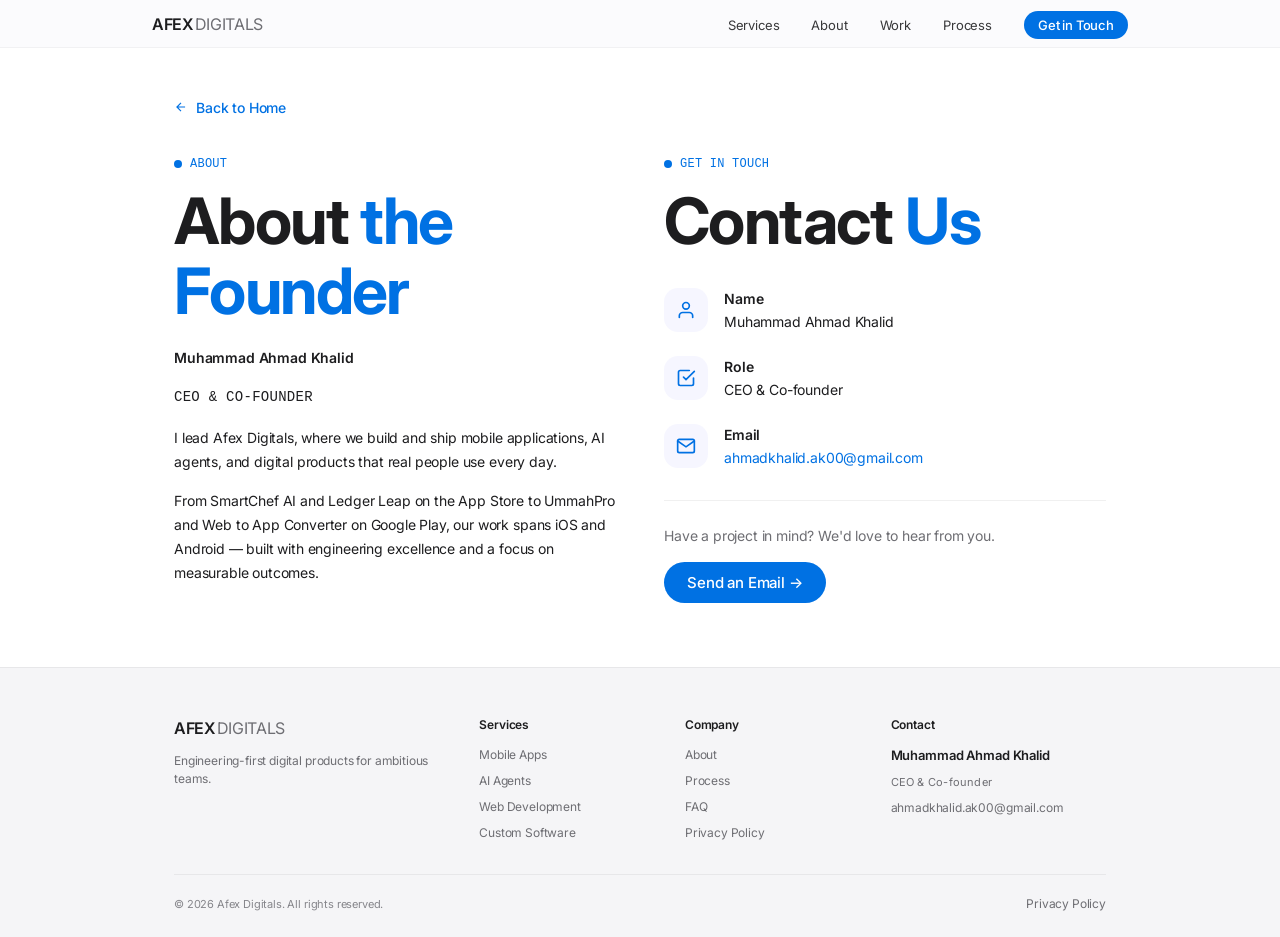
==== commit 55a92896: "new site update" ====
--- a/contact.html
+++ b/contact.html
@@ -4,7 +4,7 @@
   <meta charset="UTF-8">
   <meta name="viewport" content="width=device-width, initial-scale=1.0">
   <title>About & Contact — Afex Digitals</title>
-  <meta name="description" content="Get in touch with Afex Digitals. Contact Khalid Rasheed for mobile app development, AI agents, and digital services.">
+  <meta name="description" content="Get in touch with Afex Digitals. Contact Muhammad Ahmad Khalid, CEO & Co-founder, for mobile app development, AI agents, and digital services.">
   <link rel="canonical" href="https://afexdigitals.com/contact.html">
   <link rel="preconnect" href="https://fonts.googleapis.com">
   <link rel="preconnect" href="https://fonts.gstatic.com" crossorigin>
@@ -135,7 +135,7 @@
           <li><a href="index.html#about" class="nav__link">About</a></li>
           <li><a href="index.html#work" class="nav__link">Work</a></li>
           <li><a href="index.html#process" class="nav__link">Process</a></li>
-          <li><a href="mailto:m.ahmadkhalid2942@gmail.com" class="nav__link nav__link--cta">Get in Touch</a></li>
+          <li><a href="mailto:ahmadkhalid.ak00@gmail.com" class="nav__link nav__link--cta">Get in Touch</a></li>
         </ul>
       </nav>
       <button class="nav__toggle" id="nav-toggle" aria-label="Toggle menu" aria-expanded="false">
@@ -153,7 +153,8 @@
         <li class="mobile-menu__item"><a href="index.html#about" class="mobile-menu__link">About</a></li>
         <li class="mobile-menu__item"><a href="index.html#work" class="mobile-menu__link">Work</a></li>
         <li class="mobile-menu__item"><a href="index.html#process" class="mobile-menu__link">Process</a></li>
-        <li class="mobile-menu__item"><a href="mailto:m.ahmadkhalid2942@gmail.com" class="mobile-menu__link">Contact</a></li>
+        <li class="mobile-menu__item"><a href="contact.html" class="mobile-menu__link">Contact</a></li>
+        <li class="mobile-menu__item"><a href="mailto:ahmadkhalid.ak00@gmail.com" class="mobile-menu__link">Get in Touch</a></li>
       </ul>
     </nav>
   </div>
@@ -171,10 +172,10 @@
           <div class="about-me">
             <span class="about-me__label">About</span>
             <h2>About <span class="text-gradient">the Founder</span></h2>
-            <p class="about-me__name">Khalid Rasheed</p>
-            <p class="about-me__role">Founder & Digital Services Lead</p>
-            <p>I am involved in digital services, including developing and selling mobile applications and related digital assets.</p>
-            <p>This website represents my digital business activities, including mobile application development and sales. At Afex Digitals, we are committed to delivering high-quality software solutions — from custom mobile apps and AI-powered automation to full-scale web platforms — built with engineering excellence and a focus on measurable business outcomes.</p>
+            <p class="about-me__name">Muhammad Ahmad Khalid</p>
+            <p class="about-me__role">CEO &amp; Co-founder</p>
+            <p>I lead Afex Digitals, where we build and ship mobile applications, AI agents, and digital products that real people use every day.</p>
+            <p>From SmartChef AI and Ledger Leap on the App Store to UmmahPro and Web to App Converter on Google Play, our work spans iOS and Android — built with engineering excellence and a focus on measurable outcomes.</p>
           </div>
 
           <!-- Contact Info -->
@@ -189,7 +190,16 @@
                 </div>
                 <div>
                   <p class="contact-info__item-label">Name</p>
-                  <p class="contact-info__item-value">Khalid Rasheed</p>
+                  <p class="contact-info__item-value">Muhammad Ahmad Khalid</p>
+                </div>
+              </div>
+              <div class="contact-info__item">
+                <div class="contact-info__icon">
+                  <svg width="20" height="20" viewBox="0 0 24 24" fill="none" stroke="currentColor" stroke-width="2" stroke-linecap="round"><path d="M9 11l3 3L22 4M21 12v7a2 2 0 01-2 2H5a2 2 0 01-2-2V5a2 2 0 012-2h11"/></svg>
+                </div>
+                <div>
+                  <p class="contact-info__item-label">Role</p>
+                  <p class="contact-info__item-value">CEO &amp; Co-founder</p>
                 </div>
               </div>
               <div class="contact-info__item">
@@ -198,32 +208,14 @@
                 </div>
                 <div>
                   <p class="contact-info__item-label">Email</p>
-                  <p class="contact-info__item-value"><a href="mailto:m.ahmadkhalid2942@gmail.com">m.ahmadkhalid2942@gmail.com</a></p>
-                </div>
-              </div>
-              <div class="contact-info__item">
-                <div class="contact-info__icon">
-                  <svg width="20" height="20" viewBox="0 0 24 24" fill="none" stroke="currentColor" stroke-width="2" stroke-linecap="round"><path d="M22 16.92v3a2 2 0 01-2.18 2 19.79 19.79 0 01-8.63-3.07 19.5 19.5 0 01-6-6A19.79 19.79 0 012.12 4.18 2 2 0 014.11 2h3a2 2 0 012 1.72c.127.96.361 1.903.7 2.81a2 2 0 01-.45 2.11L8.09 9.91a16 16 0 006 6l1.27-1.27a2 2 0 012.11-.45c.907.339 1.85.573 2.81.7A2 2 0 0122 16.92z"/></svg>
-                </div>
-                <div>
-                  <p class="contact-info__item-label">Phone</p>
-                  <p class="contact-info__item-value"><a href="tel:+923084087459">+92 308 4087459</a></p>
-                </div>
-              </div>
-              <div class="contact-info__item">
-                <div class="contact-info__icon">
-                  <svg width="20" height="20" viewBox="0 0 24 24" fill="none" stroke="currentColor" stroke-width="2" stroke-linecap="round"><path d="M21 10c0 7-9 13-9 13s-9-6-9-13a9 9 0 0118 0z"/><circle cx="12" cy="10" r="3"/></svg>
-                </div>
-                <div>
-                  <p class="contact-info__item-label">Address</p>
-                  <p class="contact-info__item-value">WAPDA Office of GM Planning Power House,<br>Ex Sales WAPDA House, Lahore, Pakistan</p>
+                  <p class="contact-info__item-value"><a href="mailto:ahmadkhalid.ak00@gmail.com">ahmadkhalid.ak00@gmail.com</a></p>
                 </div>
               </div>
             </div>
 
             <div class="contact-info__cta">
               <p>Have a project in mind? We'd love to hear from you.</p>
-              <a href="mailto:m.ahmadkhalid2942@gmail.com" class="btn btn-primary">Send an Email &rarr;</a>
+              <a href="mailto:ahmadkhalid.ak00@gmail.com" class="btn btn-primary">Send an Email &rarr;</a>
             </div>
           </div>
         </div>
@@ -261,10 +253,9 @@
         <div class="footer__links">
           <h4 class="footer__heading">Contact</h4>
           <ul class="footer__list">
-            <li class="footer__contact-name">Khalid Rasheed</li>
-            <li><a href="mailto:m.ahmadkhalid2942@gmail.com" class="footer__link">m.ahmadkhalid2942@gmail.com</a></li>
-            <li><a href="tel:+923084087459" class="footer__link">+92 308 4087459</a></li>
-            <li class="footer__address">WAPDA Office of GM Planning Power House, Ex Sales WAPDA House, Lahore, Pakistan</li>
+            <li class="footer__contact-name">Muhammad Ahmad Khalid</li>
+            <li class="footer__contact-role">CEO &amp; Co-founder</li>
+            <li><a href="mailto:ahmadkhalid.ak00@gmail.com" class="footer__link">ahmadkhalid.ak00@gmail.com</a></li>
           </ul>
         </div>
       </div>
--- a/css/components.css
+++ b/css/components.css
@@ -313,8 +313,16 @@
 .footer__contact-name {
   color: var(--text-primary);
   font-family: var(--font-display);
-  font-weight: 500;
-  font-size: 0.75rem;
+  font-weight: 600;
+  font-size: 0.8125rem;
+  letter-spacing: -0.01em;
+}
+.footer__contact-role {
+  color: var(--text-tertiary);
+  font-family: var(--font-display);
+  font-size: 0.6875rem;
+  letter-spacing: 0.02em;
+  margin-top: 1px;
 }
 .footer__address {
   color: var(--text-muted);
--- a/css/responsive.css
+++ b/css/responsive.css
@@ -15,9 +15,6 @@
   .process__timeline { grid-template-columns: 1fr; gap: var(--space-3); }
   .stats__grid { grid-template-columns: repeat(2, 1fr); gap: var(--space-4); }
   .stats__item { padding: var(--space-4) 0; }
-  .team__grid { grid-template-columns: repeat(2, 1fr); gap: var(--space-3); }
-  .team__card { padding: var(--space-6); }
-  .testimonials__track { min-height: 320px; }
   .faq__grid { grid-template-columns: 1fr; }
   .footer__grid, .footer__grid--4col { grid-template-columns: 1fr; gap: var(--space-6); }
   .footer__bottom { flex-direction: column; gap: var(--space-2); }
@@ -32,7 +29,6 @@
   .about__grid { grid-template-columns: 1fr; gap: var(--space-10); }
   .features__grid { grid-template-columns: repeat(2, 1fr); }
   .process__timeline { grid-template-columns: repeat(2, 1fr); }
-  .team__grid { grid-template-columns: repeat(2, 1fr); }
   .faq__grid { grid-template-columns: 1fr; }
   .footer__grid { grid-template-columns: 1fr 1fr 1fr; gap: var(--space-6); }
   .footer__grid--4col { grid-template-columns: repeat(2, 1fr); gap: var(--space-6); }
@@ -44,5 +40,5 @@
 
 @media (hover: none) and (pointer: coarse) {
   .card:hover, .services__card:hover, .work__card:hover,
-  .feature-card:hover, .process__step:hover, .team__card:hover { transform: none; }
+  .feature-card:hover, .process__step:hover { transform: none; }
 }
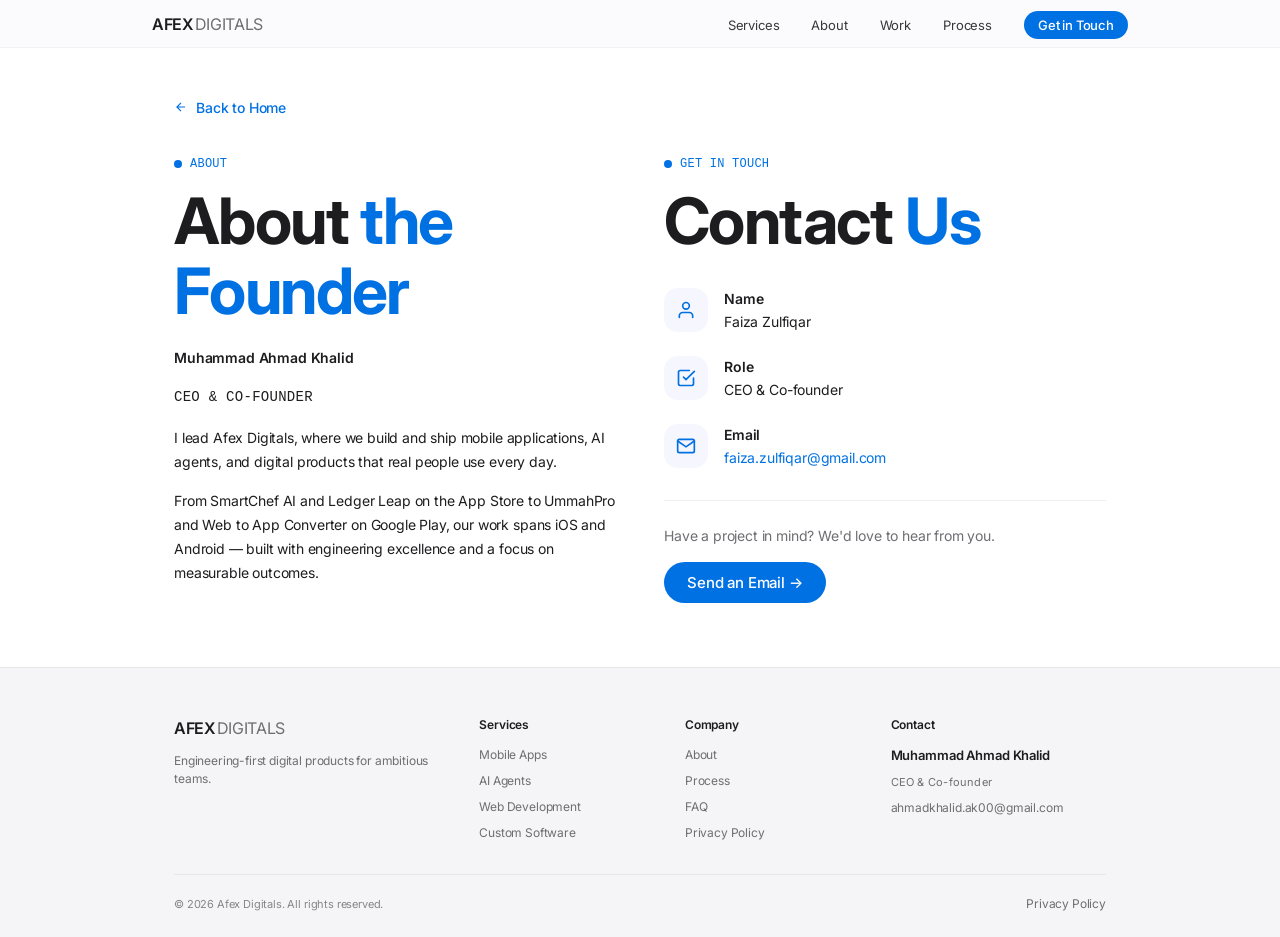
==== commit 3336effd: "Update contact information in contact.html" ====
--- a/contact.html
+++ b/contact.html
@@ -190,7 +190,7 @@
                 </div>
                 <div>
                   <p class="contact-info__item-label">Name</p>
-                  <p class="contact-info__item-value">Muhammad Ahmad Khalid</p>
+                  <p class="contact-info__item-value">Faiza Zulfiqar</p>
                 </div>
               </div>
               <div class="contact-info__item">
@@ -208,7 +208,7 @@
                 </div>
                 <div>
                   <p class="contact-info__item-label">Email</p>
-                  <p class="contact-info__item-value"><a href="mailto:ahmadkhalid.ak00@gmail.com">ahmadkhalid.ak00@gmail.com</a></p>
+                  <p class="contact-info__item-value"><a href="mailto:faiza.zulfiqar@gmail.com">faiza.zulfiqar@gmail.com</a></p>
                 </div>
               </div>
             </div>
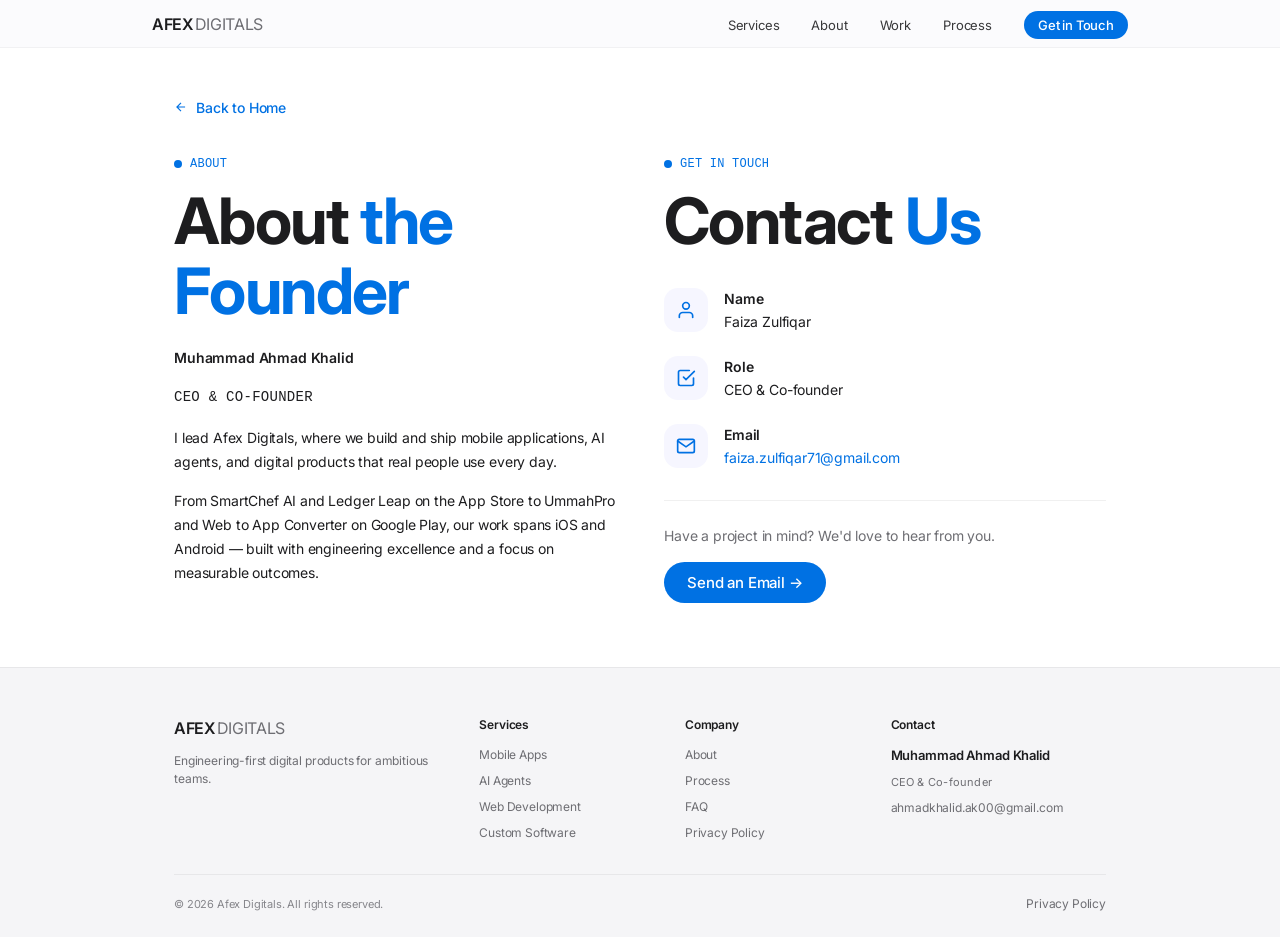
==== commit 33d97b0a: "Update email address in contact.html" ====
--- a/contact.html
+++ b/contact.html
@@ -208,7 +208,7 @@
                 </div>
                 <div>
                   <p class="contact-info__item-label">Email</p>
-                  <p class="contact-info__item-value"><a href="mailto:faiza.zulfiqar@gmail.com">faiza.zulfiqar@gmail.com</a></p>
+                  <p class="contact-info__item-value"><a href="mailto:faiza.zulfiqar71@gmail.com">faiza.zulfiqar71@gmail.com</a></p>
                 </div>
               </div>
             </div>
